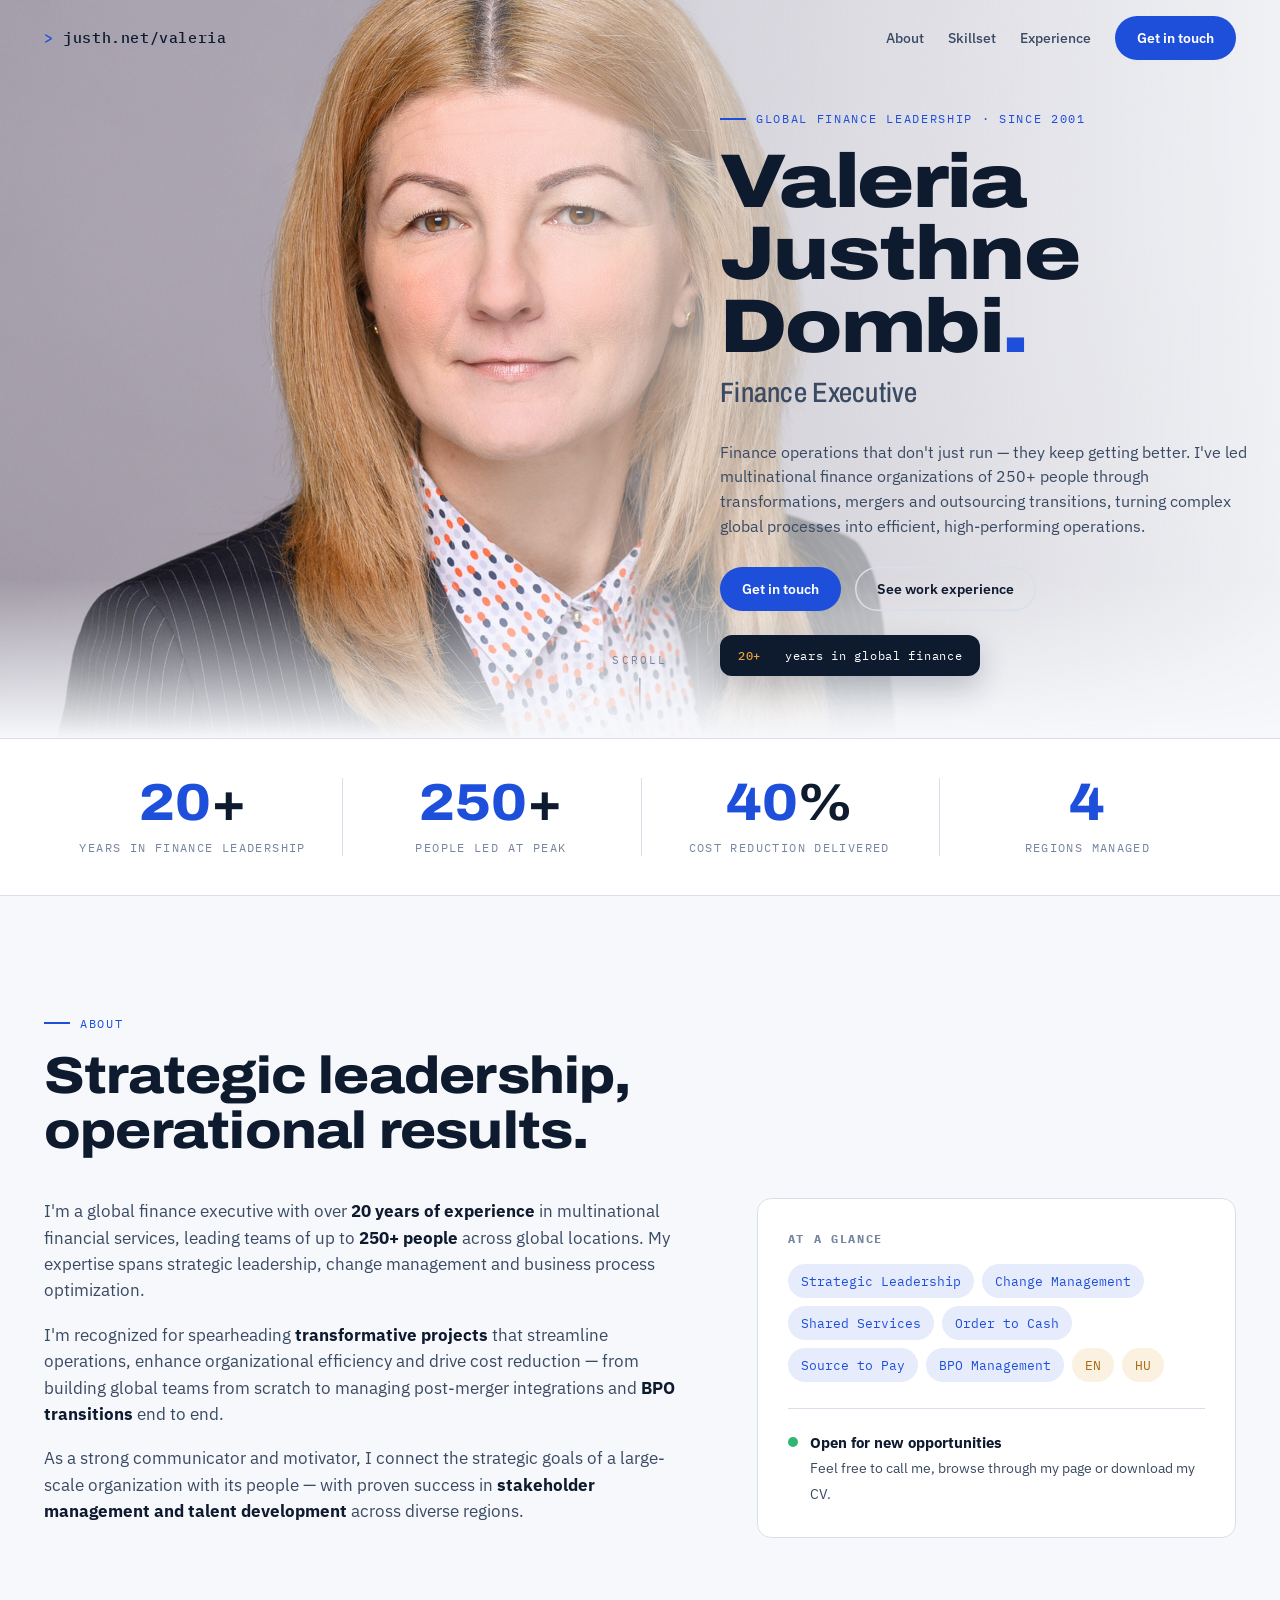
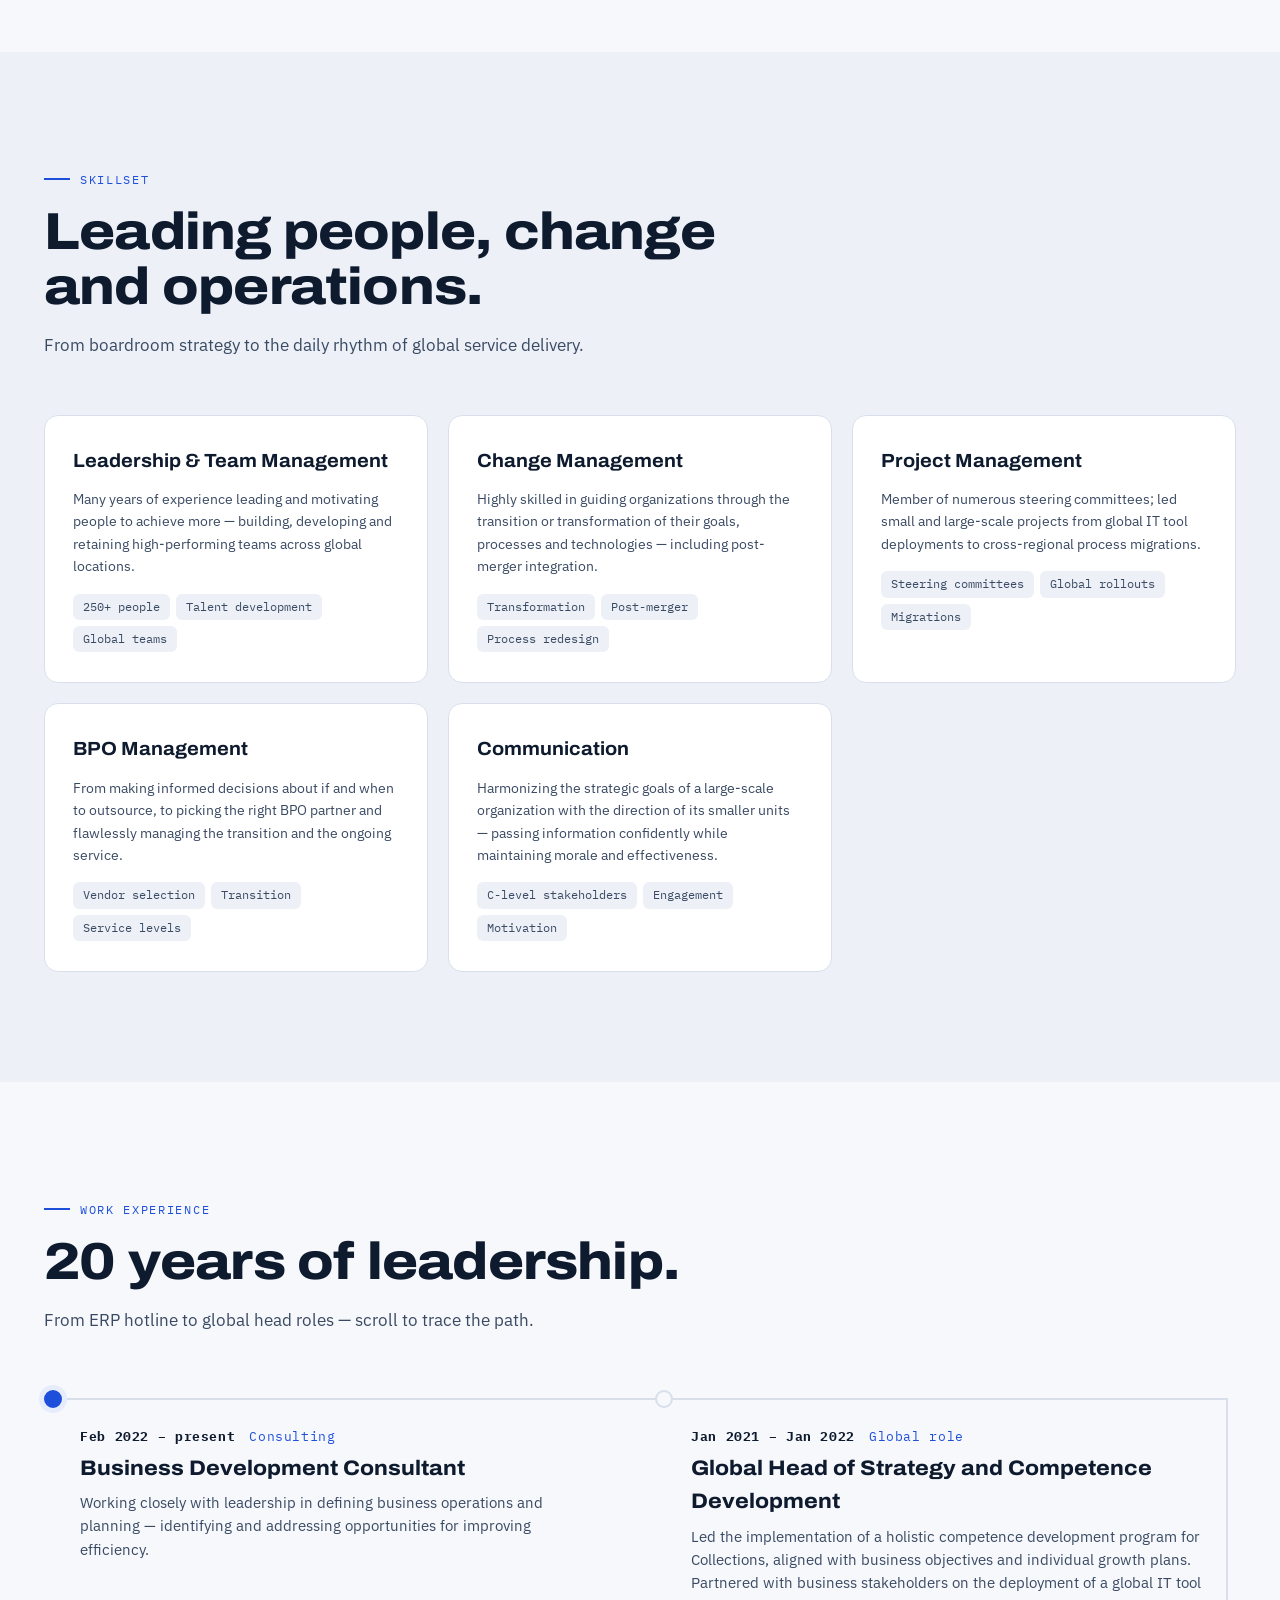
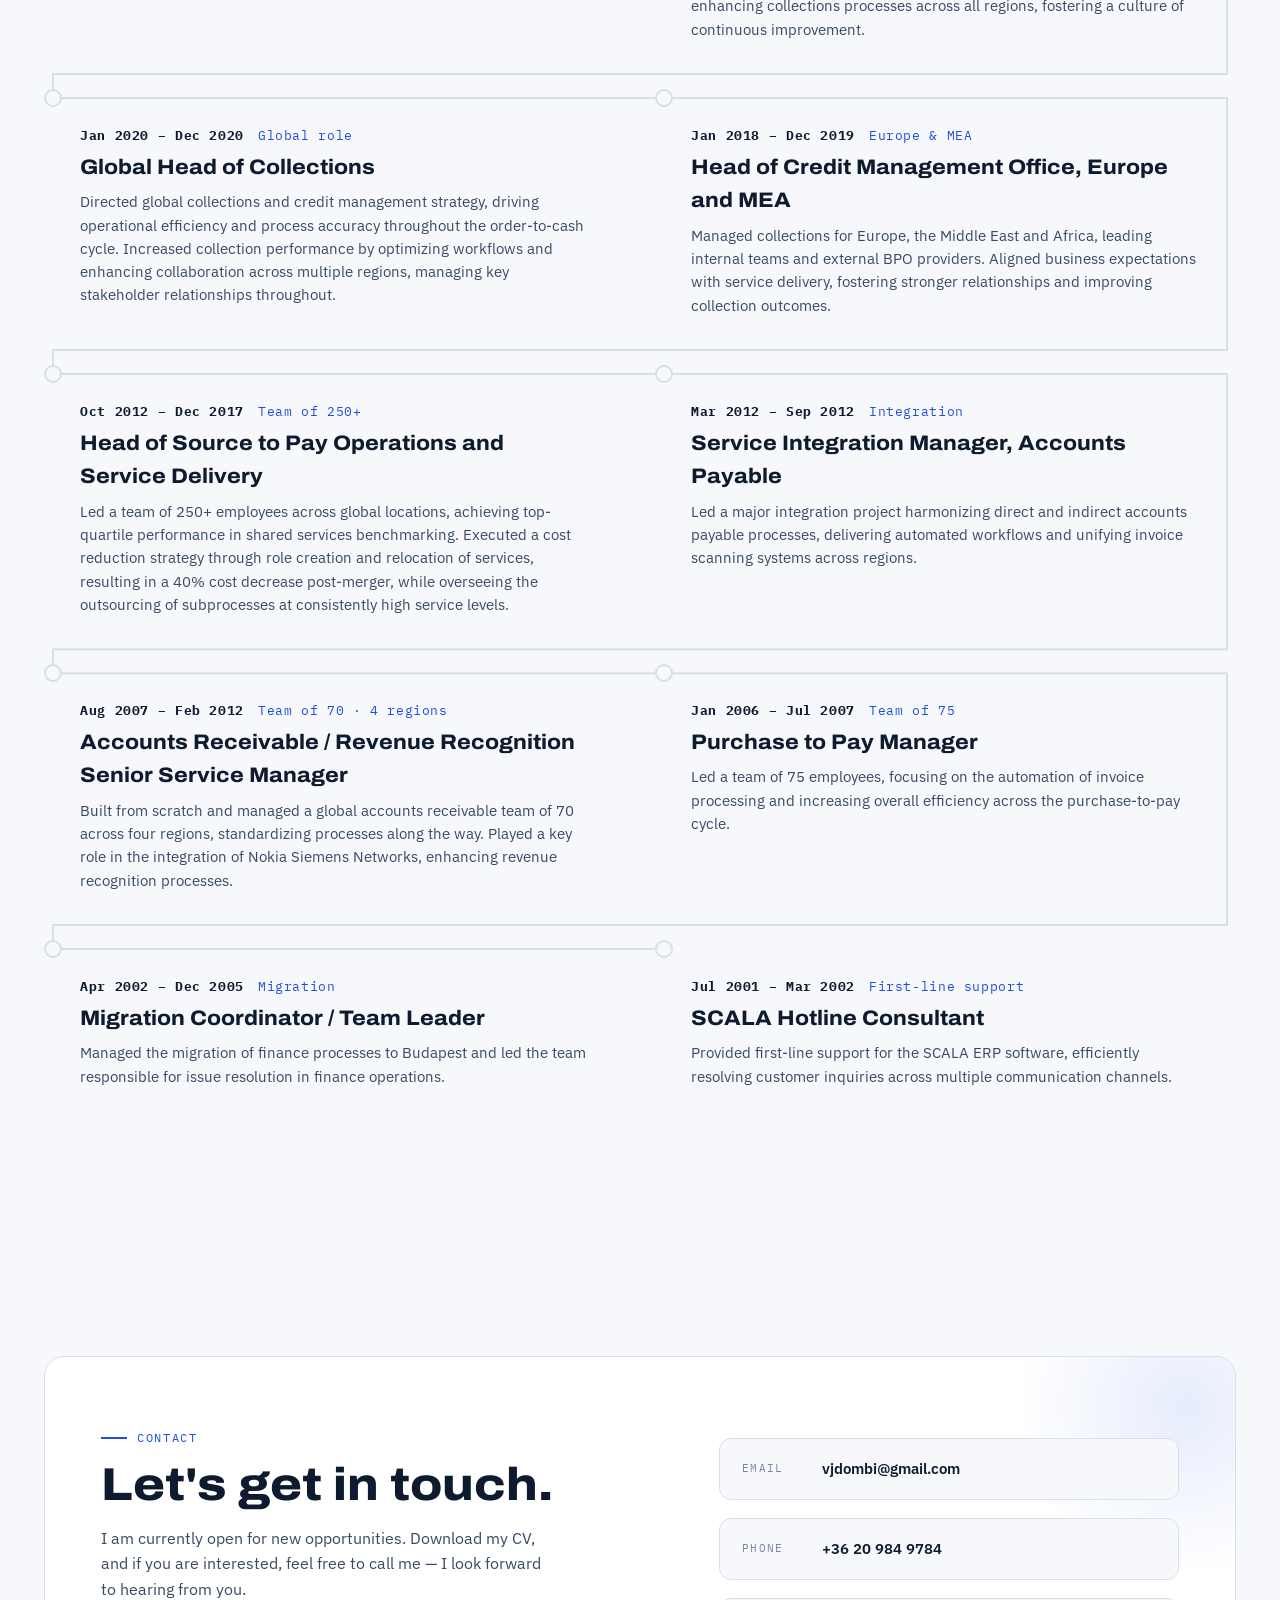
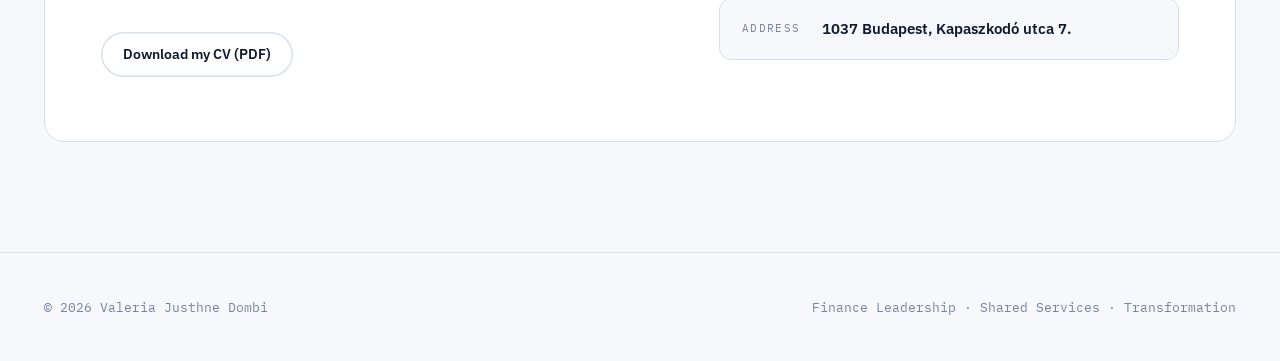
==== valeria/index.html @ 4427acdf "Add standalone page for Valeria at /valeria Content migrated from the old Wix page (profile, skillse" ====
<!DOCTYPE html>
<html lang="en">
<head>
<meta charset="UTF-8">
<meta name="viewport" content="width=device-width, initial-scale=1">
<title>Valeria Justhne Dombi — Finance Executive</title>
<meta name="description" content="Valeria Justhne Dombi — Global finance executive. 20+ years leading multinational finance operations, shared services and business transformation.">
<link rel="preconnect" href="https://fonts.googleapis.com">
<link rel="preconnect" href="https://fonts.gstatic.com" crossorigin>
<link href="https://fonts.googleapis.com/css2?family=Archivo:wdth,wght@62..125,400..900&family=IBM+Plex+Sans:wght@400;500;600&family=IBM+Plex+Mono:wght@400;500&display=swap" rel="stylesheet">
<link rel="stylesheet" href="../assets/style.css">
<style>
  /* page-specific: 4 stats instead of 5, portrait focal point */
  .stats .wrap{grid-template-columns:repeat(4,1fr)}
  @media(max-width:1000px){.stats .wrap{grid-template-columns:repeat(2,1fr)}
    .stat:nth-child(3)::before{display:none}}
  .hero-bg{object-position:67% 40%}
  @media(max-width:900px){.hero-bg{object-position:67% 30%}}
</style>
</head>
<body>

<nav id="nav">
  <div class="wrap">
    <a class="logo" href="#top"><b>&gt;</b> justh.net/valeria</a>
    <div class="nav-links">
      <a href="#about">About</a>
      <a href="#skills">Skillset</a>
      <a href="#experience">Experience</a>
      <a class="btn" href="mailto:vjdombi@gmail.com">Get in touch</a>
    </div>
  </div>
</nav>

<header class="hero" id="top">
  <img class="hero-bg" src="valeria.jpg" alt="Valeria Justhne Dombi — Finance Executive">
  <div class="hero-overlay"></div>
  <div class="hero-fade"></div>
  <div class="wrap hero-inner">
    <div class="hero-text">
      <span class="eyebrow">Global Finance Leadership · since 2001</span>
      <h1>Valeria<br>Justhne Dombi<span class="accent">.</span></h1>
      <div class="hero-role">Finance Executive</div>
      <p class="hero-lede">
        Finance operations that don't just run — they keep getting better.
        I've led multinational finance organizations of 250+ people through
        transformations, mergers and outsourcing transitions, turning complex
        global processes into efficient, high-performing operations.
      </p>
      <div class="hero-ctas">
        <a class="btn" href="mailto:vjdombi@gmail.com">Get in touch</a>
        <a class="btn ghost" href="#experience">See work experience</a>
      </div>
      <div class="hero-badge"><b>20+</b>&nbsp;<span>years in global finance</span></div>
    </div>
  </div>
  <div class="scroll-hint">SCROLL</div>
</header>

<div class="stats">
  <div class="wrap">
    <div class="stat reveal"><div class="num"><em data-count="20">0</em>+</div><div class="lbl">Years in finance leadership</div></div>
    <div class="stat reveal d1"><div class="num"><em data-count="250">0</em>+</div><div class="lbl">People led at peak</div></div>
    <div class="stat reveal d2"><div class="num"><em data-count="40">0</em>%</div><div class="lbl">Cost reduction delivered</div></div>
    <div class="stat reveal d3"><div class="num"><em data-count="4">0</em></div><div class="lbl">Regions managed</div></div>
  </div>
</div>

<section id="about">
  <div class="wrap">
    <div class="sec-head" style="margin-bottom:40px">
      <span class="eyebrow">About</span>
      <h2>Strategic leadership, operational results.</h2>
    </div>
    <div class="about-grid">
    <div class="about-text">
      <p class="reveal">
        I'm a global finance executive with over <strong>20 years of experience</strong> in
        multinational financial services, leading teams of up to <strong>250+ people</strong>
        across global locations. My expertise spans strategic leadership, change management
        and business process optimization.
      </p>
      <p class="reveal d1">
        I'm recognized for spearheading <strong>transformative projects</strong> that streamline
        operations, enhance organizational efficiency and drive cost reduction — from
        building global teams from scratch to managing post-merger integrations and
        <strong>BPO transitions</strong> end to end.
      </p>
      <p class="reveal d2">
        As a strong communicator and motivator, I connect the strategic goals of a
        large-scale organization with its people — with proven success in
        <strong>stakeholder management and talent development</strong> across diverse regions.
      </p>
    </div>
    <aside class="about-card reveal d1">
      <h3>At a glance</h3>
      <div class="chips">
        <span class="chip">Strategic Leadership</span><span class="chip">Change Management</span>
        <span class="chip">Shared Services</span><span class="chip">Order to Cash</span>
        <span class="chip">Source to Pay</span><span class="chip">BPO Management</span>
        <span class="chip warm">EN</span><span class="chip warm">HU</span>
      </div>
      <div class="avail">
        <div class="pulse"></div>
        <div>
          <b>Open for new opportunities</b>
          <span>Feel free to call me, browse through my page or download my CV.</span>
        </div>
      </div>
    </aside>
    </div>
  </div>
</section>

<section id="skills">
  <div class="wrap">
    <div class="sec-head">
      <span class="eyebrow">Skillset</span>
      <h2>Leading people, change and operations.</h2>
      <p>From boardroom strategy to the daily rhythm of global service delivery.</p>
    </div>
    <div class="skill-grid">
      <a class="skill reveal">
        <h3>Leadership &amp; Team Management</h3>
        <p>Many years of experience leading and motivating people to achieve more — building, developing and retaining high-performing teams across global locations.</p>
        <div class="tags"><span>250+ people</span><span>Talent development</span><span>Global teams</span></div>
      </a>
      <a class="skill reveal d1">
        <h3>Change Management</h3>
        <p>Highly skilled in guiding organizations through the transition or transformation of their goals, processes and technologies — including post-merger integration.</p>
        <div class="tags"><span>Transformation</span><span>Post-merger</span><span>Process redesign</span></div>
      </a>
      <a class="skill reveal d2">
        <h3>Project Management</h3>
        <p>Member of numerous steering committees; led small and large-scale projects from global IT tool deployments to cross-regional process migrations.</p>
        <div class="tags"><span>Steering committees</span><span>Global rollouts</span><span>Migrations</span></div>
      </a>
      <a class="skill reveal">
        <h3>BPO Management</h3>
        <p>From making informed decisions about if and when to outsource, to picking the right BPO partner and flawlessly managing the transition and the ongoing service.</p>
        <div class="tags"><span>Vendor selection</span><span>Transition</span><span>Service levels</span></div>
      </a>
      <a class="skill reveal d1">
        <h3>Communication</h3>
        <p>Harmonizing the strategic goals of a large-scale organization with the direction of its smaller units — passing information confidently while maintaining morale and effectiveness.</p>
        <div class="tags"><span>C-level stakeholders</span><span>Engagement</span><span>Motivation</span></div>
      </a>
    </div>
  </div>
</section>

<section id="experience">
  <div class="wrap">
    <div class="sec-head">
      <span class="eyebrow">Work experience</span>
      <h2>20 years of leadership.</h2>
      <p>From ERP hotline to global head roles — scroll to trace the path.</p>
    </div>
    <div class="timeline" id="timeline">
      <div class="tl-rail"></div>
      <div class="tl-rail-fill" id="railFill"></div>
      <div class="tl-item"><div class="tl-node"></div>
        <div class="tl-meta"><span>Feb 2022 – present</span><span class="role">Consulting</span></div>
        <h3>Business Development Consultant</h3><p>Working closely with leadership in defining business operations and planning — identifying and addressing opportunities for improving efficiency.</p>
      </div>
      <div class="tl-item"><div class="tl-node"></div>
        <div class="tl-meta"><span>Jan 2021 – Jan 2022</span><span class="role">Global role</span></div>
        <h3>Global Head of Strategy and Competence Development</h3><p>Led the implementation of a holistic competence development program for Collections, aligned with business objectives and individual growth plans. Partnered with business stakeholders on the deployment of a global IT tool enhancing collections processes across all regions, fostering a culture of continuous improvement.</p>
      </div>
      <div class="tl-item"><div class="tl-node"></div>
        <div class="tl-meta"><span>Jan 2020 – Dec 2020</span><span class="role">Global role</span></div>
        <h3>Global Head of Collections</h3><p>Directed global collections and credit management strategy, driving operational efficiency and process accuracy throughout the order-to-cash cycle. Increased collection performance by optimizing workflows and enhancing collaboration across multiple regions, managing key stakeholder relationships throughout.</p>
      </div>
      <div class="tl-item"><div class="tl-node"></div>
        <div class="tl-meta"><span>Jan 2018 – Dec 2019</span><span class="role">Europe &amp; MEA</span></div>
        <h3>Head of Credit Management Office, Europe and MEA</h3><p>Managed collections for Europe, the Middle East and Africa, leading internal teams and external BPO providers. Aligned business expectations with service delivery, fostering stronger relationships and improving collection outcomes.</p>
      </div>
      <div class="tl-item"><div class="tl-node"></div>
        <div class="tl-meta"><span>Oct 2012 – Dec 2017</span><span class="role">Team of 250+</span></div>
        <h3>Head of Source to Pay Operations and Service Delivery</h3><p>Led a team of 250+ employees across global locations, achieving top-quartile performance in shared services benchmarking. Executed a cost reduction strategy through role creation and relocation of services, resulting in a 40% cost decrease post-merger, while overseeing the outsourcing of subprocesses at consistently high service levels.</p>
      </div>
      <div class="tl-item"><div class="tl-node"></div>
        <div class="tl-meta"><span>Mar 2012 – Sep 2012</span><span class="role">Integration</span></div>
        <h3>Service Integration Manager, Accounts Payable</h3><p>Led a major integration project harmonizing direct and indirect accounts payable processes, delivering automated workflows and unifying invoice scanning systems across regions.</p>
      </div>
      <div class="tl-item"><div class="tl-node"></div>
        <div class="tl-meta"><span>Aug 2007 – Feb 2012</span><span class="role">Team of 70 · 4 regions</span></div>
        <h3>Accounts Receivable / Revenue Recognition Senior Service Manager</h3><p>Built from scratch and managed a global accounts receivable team of 70 across four regions, standardizing processes along the way. Played a key role in the integration of Nokia Siemens Networks, enhancing revenue recognition processes.</p>
      </div>
      <div class="tl-item"><div class="tl-node"></div>
        <div class="tl-meta"><span>Jan 2006 – Jul 2007</span><span class="role">Team of 75</span></div>
        <h3>Purchase to Pay Manager</h3><p>Led a team of 75 employees, focusing on the automation of invoice processing and increasing overall efficiency across the purchase-to-pay cycle.</p>
      </div>
      <div class="tl-item"><div class="tl-node"></div>
        <div class="tl-meta"><span>Apr 2002 – Dec 2005</span><span class="role">Migration</span></div>
        <h3>Migration Coordinator / Team Leader</h3><p>Managed the migration of finance processes to Budapest and led the team responsible for issue resolution in finance operations.</p>
      </div>
      <div class="tl-item"><div class="tl-node"></div>
        <div class="tl-meta"><span>Jul 2001 – Mar 2002</span><span class="role">First-line support</span></div>
        <h3>SCALA Hotline Consultant</h3><p>Provided first-line support for the SCALA ERP software, efficiently resolving customer inquiries across multiple communication channels.</p>
      </div>

    </div>
  </div>
</section>

<section id="contact">
  <div class="wrap">
    <div class="contact-card reveal">
      <div>
        <span class="eyebrow">Contact</span>
        <h2>Let's get in touch.</h2>
        <p>I am currently open for new opportunities. Download my CV, and if you are interested, feel free to call me — I look forward to hearing from you.</p>
        <div class="cv-row">
          <a class="btn ghost" href="Valeria_Justhne_Dombi_CV.pdf" download>Download my CV (PDF)</a>
        </div>
      </div>
      <div class="contact-list">
        <a class="contact-line" href="mailto:vjdombi@gmail.com">
          <span class="k">Email</span><span class="v">vjdombi@gmail.com</span>
        </a>
        <a class="contact-line" href="tel:+36209849784">
          <span class="k">Phone</span><span class="v">+36 20 984 9784</span>
        </a>
        <a class="contact-line" href="https://maps.apple.com/?q=Kapaszkod%C3%B3%20utca%207,%201037%20Budapest" target="_blank" rel="noopener">
          <span class="k">Address</span><span class="v">1037 Budapest, Kapaszkodó utca 7.</span>
        </a>
      </div>
    </div>
  </div>
</section>

<footer>
  <div class="wrap">
    <span>© <span id="year"></span> Valeria Justhne Dombi</span>
    <span>Finance Leadership · Shared Services · Transformation</span>
  </div>
</footer>

<script src="../assets/app.js"></script>
</body>
</html>
---- assets/style.css ----
:root{
  --paper:#F6F8FB;
  --paper-2:#EDF1F7;
  --ink:#0E1A2E;
  --ink-soft:#3A4A63;
  --steel:#7686A0;
  --line:#D8DFEA;
  --cobalt:#1E4FDB;
  --cobalt-soft:#E6ECFC;
  --amber:#E8A33D;
  --radius:14px;
  --font-display:"Archivo",sans-serif;
  --font-body:"IBM Plex Sans",sans-serif;
  --font-mono:"IBM Plex Mono",monospace;
}
*{margin:0;padding:0;box-sizing:border-box}
html{scroll-behavior:smooth}
body{
  font-family:var(--font-body);
  background:var(--paper);
  color:var(--ink);
  line-height:1.6;
  -webkit-font-smoothing:antialiased;
  overflow-x:hidden;
}
::selection{background:var(--cobalt);color:#fff}
a{color:inherit;text-decoration:none}
.wrap{max-width:1240px;margin:0 auto;padding:0 24px}

/* ---------- eyebrow ---------- */
.eyebrow{
  font-family:var(--font-mono);
  font-size:12px;letter-spacing:.14em;text-transform:uppercase;
  color:var(--cobalt);display:inline-flex;align-items:center;gap:10px;
}
.eyebrow::before{content:"";width:26px;height:2px;background:var(--cobalt);display:inline-block}

/* ---------- nav ---------- */
nav{
  position:fixed;inset:0 0 auto 0;z-index:100;
  padding:16px 0;transition:background .35s,box-shadow .35s,padding .35s;
}
nav.scrolled{background:rgba(246,248,251,.9);backdrop-filter:blur(12px);box-shadow:0 1px 0 var(--line);padding:11px 0}
nav .wrap{display:flex;align-items:center;justify-content:space-between;gap:16px}
.logo{font-family:var(--font-mono);font-weight:500;font-size:15px;letter-spacing:.04em;flex:none}
.logo b{color:var(--cobalt);font-weight:500}
.nav-links{display:flex;gap:24px;align-items:center;font-size:14px;font-weight:500}
.nav-links > a:not(.btn){color:var(--ink-soft);transition:color .2s}
.nav-links > a:not(.btn):hover{color:var(--cobalt)}
.btn{
  display:inline-flex;align-items:center;gap:8px;
  background:var(--cobalt);color:#fff;font-weight:600;font-size:14px;
  padding:11px 22px;border-radius:999px;transition:transform .2s,box-shadow .2s;
  cursor:pointer;border:none;font-family:var(--font-body);
}
.btn:hover{transform:translateY(-2px);box-shadow:0 8px 24px rgba(30,79,219,.32)}
.btn.ghost{background:transparent;color:var(--ink);box-shadow:inset 0 0 0 1.5px var(--line)}
.btn.ghost:hover{box-shadow:inset 0 0 0 1.5px var(--cobalt);color:var(--cobalt)}

/* ---------- language switch ---------- */
.lang-switch{
  display:flex;gap:2px;background:var(--paper-2);border:1px solid var(--line);
  border-radius:999px;padding:3px;flex:none;
}
.lang-btn{
  font-family:var(--font-mono);font-size:12px;font-weight:500;letter-spacing:.06em;
  padding:6px 12px;border-radius:999px;border:none;background:transparent;
  color:var(--steel);cursor:pointer;transition:background .2s,color .2s;
}
.lang-btn:hover{color:var(--ink)}
.lang-btn.active{background:var(--ink);color:#fff}
@media(max-width:860px){.nav-links a:not(.btn){display:none}}
@media(max-width:560px){.nav-links .btn{display:none}}

/* ---------- hero (index) — full-bleed portrait, text on the right ---------- */
header.hero{
  position:relative;display:flex;align-items:center;overflow:hidden;background:#A3A1AC;
  height:82vh;height:clamp(540px,82svh,780px);
}
.hero-bg{
  position:absolute;top:0;bottom:0;left:0;width:100%;height:100%;
  object-fit:cover;object-position:100% 30%;z-index:0;
}
.hero-overlay{
  position:absolute;inset:0;z-index:1;
  background:linear-gradient(90deg,rgba(246,248,251,0) 30%,rgba(246,248,251,.55) 55%,rgba(246,248,251,.92) 100%);
}
.hero-fade{position:absolute;inset:auto 0 0 0;height:160px;background:linear-gradient(transparent,var(--paper));z-index:2}
.hero-inner{
  position:relative;z-index:3;width:100%;
  display:flex;justify-content:flex-end;
  padding:110px 0 70px;
}
.hero-text{max-width:540px;text-align:left}
.hero-inner h1{
  font-family:var(--font-display);
  font-variation-settings:"wdth" 118;
  font-weight:850;
  font-size:clamp(44px,6vw,76px);
  line-height:.95;letter-spacing:-.02em;
  margin:18px 0 8px;
}
.hero-inner h1 .accent{color:var(--cobalt)}
.hero-role{
  font-family:var(--font-display);
  font-variation-settings:"wdth" 80;
  font-weight:500;font-size:clamp(19px,2.6vw,28px);
  color:var(--ink-soft);letter-spacing:.01em;margin-bottom:24px;
}
.hero-lede{max-width:540px;font-size:15.5px;color:var(--ink-soft);margin-bottom:28px}
.hero-ctas{display:flex;gap:14px;flex-wrap:wrap}
.hero-badge{
  display:inline-flex;align-items:center;gap:8px;margin-top:24px;
  background:var(--ink);color:#fff;border-radius:12px;padding:11px 18px;
  font-family:var(--font-mono);font-size:12px;letter-spacing:.06em;
  box-shadow:0 12px 30px rgba(14,26,46,.22);
}
.hero-badge b{color:var(--amber);font-weight:500}
@media(max-width:900px){
  header.hero{display:block;height:auto;min-height:0;background:var(--paper)}
  .hero-bg{position:static;left:0;width:100%;display:block;height:56vh;object-fit:cover;object-position:22% 22%}
  .hero-overlay,.hero-fade{display:none}
  .hero-inner{padding:36px 0 70px;justify-content:flex-start}
  .hero-text{max-width:100%}
}

.scroll-hint{
  position:absolute;bottom:26px;left:50%;transform:translateX(-50%);
  z-index:3;font-family:var(--font-mono);font-size:11px;letter-spacing:.2em;
  color:var(--steel);display:flex;flex-direction:column;align-items:center;gap:8px;
}
.scroll-hint::after{content:"";width:1.5px;height:34px;background:linear-gradient(var(--steel),transparent);animation:drip 2s infinite}
@keyframes drip{0%{transform:scaleY(0);transform-origin:top}50%{transform:scaleY(1);transform-origin:top}51%{transform-origin:bottom}100%{transform:scaleY(0);transform-origin:bottom}}

/* ---------- stats ---------- */
.stats{border-top:1px solid var(--line);border-bottom:1px solid var(--line);background:#fff}
.stats .wrap{display:grid;grid-template-columns:repeat(5,1fr);gap:1px}
.stat{padding:38px 20px;text-align:center;position:relative}
.stat+.stat::before{content:"";position:absolute;left:0;top:25%;height:50%;width:1px;background:var(--line)}
.stat .num{font-family:var(--font-display);font-variation-settings:"wdth" 110;font-weight:800;font-size:clamp(34px,4.5vw,52px);line-height:1;color:var(--ink)}
.stat .num em{font-style:normal;color:var(--cobalt)}
.stat .lbl{font-family:var(--font-mono);font-size:11.5px;letter-spacing:.12em;text-transform:uppercase;color:var(--steel);margin-top:10px}
@media(max-width:1000px){.stats .wrap{grid-template-columns:repeat(3,1fr)}.stat:nth-child(4)::before{display:none}}
@media(max-width:680px){.stats .wrap{grid-template-columns:1fr 1fr}.stat:nth-child(3)::before,.stat:nth-child(5)::before{display:none}}

/* ---------- sections ---------- */
section{padding:110px 0}
.sec-head{max-width:680px;margin-bottom:56px}
.sec-head h2{
  font-family:var(--font-display);font-variation-settings:"wdth" 112;
  font-weight:800;font-size:clamp(34px,5vw,52px);line-height:1.05;letter-spacing:-.015em;
  margin:16px 0 18px;
}
.sec-head p{color:var(--ink-soft);font-size:16.5px}

/* ---------- about ---------- */
.about-grid{display:grid;grid-template-columns:1.15fr .85fr;gap:64px;align-items:start}
.about-text p{color:var(--ink-soft);font-size:16.5px;margin-bottom:18px}
.about-text p strong{color:var(--ink)}
.about-card{
  background:#fff;border:1px solid var(--line);border-radius:var(--radius);
  padding:30px;position:sticky;top:100px;
}
.about-card h3{font-family:var(--font-mono);font-size:12px;letter-spacing:.14em;text-transform:uppercase;color:var(--steel);margin-bottom:16px}
.chips{display:flex;flex-wrap:wrap;gap:8px;margin-bottom:26px}
.chip{
  font-family:var(--font-mono);font-size:12.5px;padding:7px 13px;border-radius:999px;
  background:var(--cobalt-soft);color:var(--cobalt);
}
.chip.warm{background:#FBF1E0;color:#A66B14}
.avail{border-top:1px solid var(--line);padding-top:22px;display:flex;gap:12px;align-items:flex-start}
.pulse{width:10px;height:10px;border-radius:50%;background:#2FB671;margin-top:6px;flex:none;box-shadow:0 0 0 0 rgba(47,182,113,.5);animation:pulse 2.2s infinite}
@keyframes pulse{70%{box-shadow:0 0 0 12px rgba(47,182,113,0)}100%{box-shadow:0 0 0 0 rgba(47,182,113,0)}}
.avail b{display:block;font-size:15px}
.avail span{font-size:13.5px;color:var(--ink-soft)}
@media(max-width:860px){.about-grid{grid-template-columns:1fr}.about-card{position:static}}

/* ---------- skills grid ---------- */
#skills{background:var(--paper-2)}
.skill-grid{display:grid;grid-template-columns:repeat(3,1fr);gap:20px}
a.skill{
  background:#fff;border:1px solid var(--line);border-radius:var(--radius);
  padding:30px 28px;transition:transform .3s,box-shadow .3s,border-color .3s;
  position:relative;overflow:hidden;display:block;
}
a.skill::before{
  content:"";position:absolute;top:0;left:0;width:100%;height:3px;
  background:var(--cobalt);transform:scaleX(0);transform-origin:left;transition:transform .35s;
}
a.skill:hover{transform:translateY(-5px);box-shadow:0 16px 40px rgba(14,26,46,.09);border-color:transparent}
a.skill:hover::before{transform:scaleX(1)}
.skill h3{font-family:var(--font-display);font-variation-settings:"wdth" 105;font-weight:700;font-size:19px;margin-bottom:12px}
.skill p{font-size:14px;color:var(--ink-soft);margin-bottom:16px}
.skill .more{
  font-family:var(--font-mono);font-size:12.5px;color:var(--cobalt);
  display:inline-flex;align-items:center;gap:6px;margin-top:14px;
}
.skill .more::after{content:"→";transition:transform .25s}
a.skill:hover .more::after{transform:translateX(4px)}
.tags{display:flex;flex-wrap:wrap;gap:6px}
.tags span{font-family:var(--font-mono);font-size:11.5px;padding:4px 10px;border-radius:6px;background:var(--paper-2);color:var(--ink-soft)}
@media(max-width:960px){.skill-grid{grid-template-columns:1fr 1fr}}
@media(max-width:640px){.skill-grid{grid-template-columns:1fr}}

/* ---------- timeline ---------- */
.timeline{position:relative;margin-top:20px}
.tl-rail{position:absolute;left:19px;top:0;bottom:0;width:2px;background:var(--line)}
.tl-rail-fill{position:absolute;left:19px;top:0;width:2px;background:var(--cobalt);height:0}
.tl-item{position:relative;padding:0 0 44px 66px}
.tl-node{
  position:absolute;left:11px;top:6px;width:18px;height:18px;border-radius:50%;
  background:var(--paper);border:2px solid var(--line);transition:border-color .4s,background .4s,box-shadow .4s;
  z-index:2;
}
.tl-item.lit .tl-node{border-color:var(--cobalt);background:var(--cobalt);box-shadow:0 0 0 5px var(--cobalt-soft)}
.tl-meta{font-family:var(--font-mono);font-size:12.5px;color:var(--steel);letter-spacing:.05em;display:flex;gap:14px;flex-wrap:wrap;margin-bottom:6px}
.tl-meta > span:first-child{color:var(--ink);font-weight:700}
.tl-meta .role{color:var(--cobalt)}
.tl-item h3{font-family:var(--font-display);font-variation-settings:"wdth" 108;font-weight:750;font-size:21px;margin-bottom:6px}
.tl-item p{font-size:14.5px;color:var(--ink-soft);max-width:680px}

#snakeSvg{display:none;position:absolute;inset:0;pointer-events:none;overflow:visible;z-index:1}
#snakeSvg .snake-base{fill:none;stroke:var(--line);stroke-width:2;stroke-linejoin:round;stroke-linecap:round}
#snakeSvg .snake-fill{fill:none;stroke:var(--cobalt);stroke-width:2;stroke-linejoin:round;stroke-linecap:round}
@media(min-width:1100px){
  .timeline{display:grid;grid-template-columns:1fr 1fr;column-gap:64px;padding-right:34px}
  .tl-rail,.tl-rail-fill{display:none}
  #snakeSvg{display:block}
  .tl-item{padding:36px 0 48px 36px;text-align:left}
  .tl-node{left:0;top:0}
}

/* ---------- clients ---------- */
#clients{background:var(--ink);color:#EAF0F9}
#clients .eyebrow{color:var(--amber)}
#clients .eyebrow::before{background:var(--amber)}
#clients .sec-head p{color:#9FB0C9}
.client-grid{display:grid;grid-template-columns:repeat(4,1fr);gap:14px}
.client{
  border:1px solid rgba(255,255,255,.12);border-radius:12px;padding:22px 20px;
  transition:background .3s,transform .3s,border-color .3s;
}
.client:hover{background:rgba(255,255,255,.06);transform:translateY(-3px);border-color:rgba(255,255,255,.28)}
.client b{font-family:var(--font-display);font-variation-settings:"wdth" 106;font-weight:700;font-size:16.5px;display:block;margin-bottom:5px}
.client span{font-family:var(--font-mono);font-size:11.5px;color:#8DA0BE;letter-spacing:.06em;text-transform:uppercase}
@media(max-width:960px){.client-grid{grid-template-columns:repeat(3,1fr)}}
@media(max-width:640px){.client-grid{grid-template-columns:1fr 1fr}}

/* ---------- contact ---------- */
#contact .contact-card{
  background:#fff;border:1px solid var(--line);border-radius:20px;
  padding:64px 56px;display:grid;grid-template-columns:1.1fr .9fr;gap:56px;align-items:center;
  position:relative;overflow:hidden;
}
#contact .contact-card::after{
  content:"";position:absolute;right:-120px;top:-120px;width:340px;height:340px;border-radius:50%;
  background:radial-gradient(circle,var(--cobalt-soft),transparent 70%);
}
#contact h2{font-family:var(--font-display);font-variation-settings:"wdth" 112;font-weight:800;font-size:clamp(30px,4.5vw,46px);line-height:1.05;margin:14px 0 16px}
#contact .contact-card > div > p{color:var(--ink-soft);margin-bottom:30px;max-width:440px}
.contact-list{display:flex;flex-direction:column;gap:18px;position:relative;z-index:1}
.contact-line{display:flex;gap:16px;align-items:center;padding:18px 22px;border:1px solid var(--line);border-radius:12px;background:var(--paper);transition:border-color .25s,transform .25s}
.contact-line:hover{border-color:var(--cobalt);transform:translateX(4px)}
.contact-line .k{font-family:var(--font-mono);font-size:11px;letter-spacing:.12em;text-transform:uppercase;color:var(--steel);width:64px;flex:none}
.contact-line .v{font-weight:600;font-size:15px}
.cv-row{display:flex;gap:12px;flex-wrap:wrap}
@media(max-width:860px){#contact .contact-card{grid-template-columns:1fr;padding:44px 30px}}

footer{padding:44px 0;border-top:1px solid var(--line)}
footer .wrap{display:flex;justify-content:space-between;gap:20px;flex-wrap:wrap;font-family:var(--font-mono);font-size:12.5px;color:var(--steel)}

/* ---------- skill subpages ---------- */
.subhero{padding:170px 0 70px;border-bottom:1px solid var(--line);background:linear-gradient(180deg,var(--paper-2),var(--paper))}
.back-link{
  font-family:var(--font-mono);font-size:13px;color:var(--steel);
  display:inline-flex;align-items:center;gap:8px;margin-bottom:34px;transition:color .2s;
}
.back-link:hover{color:var(--cobalt)}
.back-link::before{content:"←";transition:transform .25s}
.back-link:hover::before{transform:translateX(-4px)}
.subhero h1{
  font-family:var(--font-display);font-variation-settings:"wdth" 114;
  font-weight:830;font-size:clamp(38px,6.5vw,72px);line-height:1;letter-spacing:-.02em;
  margin:16px 0 20px;
}
.subhero .lede{max-width:640px;font-size:17px;color:var(--ink-soft)}
.subhero .tags{margin-top:28px}

.diagram-card{
  background-color:#fff;
  background-image:radial-gradient(circle, #E6ECF6 1px, transparent 1px);
  background-size:26px 26px;background-position:center;
  border:1px solid var(--line);border-radius:20px;
  padding:44px;margin:64px 0;overflow-x:auto;
}
.diagram-card svg{width:100%;height:auto;display:block;min-width:640px}
.diagram-card figcaption{
  font-family:var(--font-mono);font-size:12.5px;color:var(--steel);
  margin-top:22px;text-align:center;letter-spacing:.04em;
}

.content-blocks{display:grid;grid-template-columns:1fr 1fr;gap:22px;margin:0 0 70px}
.content-block{
  background:#fff;border:1px solid var(--line);border-radius:var(--radius);padding:32px 30px;
}
.content-block .num{
  font-family:var(--font-mono);font-size:12px;color:var(--cobalt);letter-spacing:.12em;margin-bottom:12px;
}
.content-block h3{font-family:var(--font-display);font-variation-settings:"wdth" 106;font-weight:750;font-size:20px;margin-bottom:10px}
.content-block p{font-size:14.5px;color:var(--ink-soft)}
.content-block.full{grid-column:1/-1;background:var(--ink);color:#EAF0F9;border-color:var(--ink)}
.content-block.full h3{color:#fff}
.content-block.full p{color:#AEBDD6}
.content-block.full .num{color:var(--amber)}
@media(max-width:760px){.content-blocks{grid-template-columns:1fr}.diagram-card{padding:24px}}

.sub-cta{display:flex;gap:14px;flex-wrap:wrap;padding-bottom:100px}

/* SVG diagram shared classes */
.dg-box{fill:url(#gWhite);stroke:var(--line);stroke-width:1.5;filter:url(#soft)}
.dg-box-accent{fill:url(#gAccent);stroke:var(--cobalt);stroke-width:1.6;filter:url(#soft)}
.dg-box-dark{fill:url(#gDark);stroke:#0B1526;filter:url(#soft)}
.dg-label{font-family:var(--font-mono);font-size:12px;fill:var(--ink)}
.dg-label-soft{font-family:var(--font-mono);font-size:10.5px;fill:var(--steel)}
.dg-label-accent{font-family:var(--font-mono);font-size:12px;fill:var(--cobalt)}
.dg-label-light{font-family:var(--font-mono);font-size:12px;fill:#fff}
.dg-arrow{stroke:var(--steel);stroke-width:2;fill:none;marker-end:url(#arr)}
.dg-arrow-accent{stroke:var(--steel);stroke-width:2;fill:none;marker-end:url(#arrA)}
.dg-title{font-family:var(--font-display);font-weight:700;font-size:13px;fill:var(--ink)}

/* ---------- reveal ---------- */
.reveal{opacity:0;transform:translateY(28px);transition:opacity .7s cubic-bezier(.2,.65,.3,1),transform .7s cubic-bezier(.2,.65,.3,1)}
.reveal.in{opacity:1;transform:none}
.reveal.d1{transition-delay:.08s}.reveal.d2{transition-delay:.16s}.reveal.d3{transition-delay:.24s}

@media(prefers-reduced-motion:reduce){
  *,*::before,*::after{animation:none!important;transition:none!important}
  .reveal{opacity:1;transform:none}
  html{scroll-behavior:auto}
}
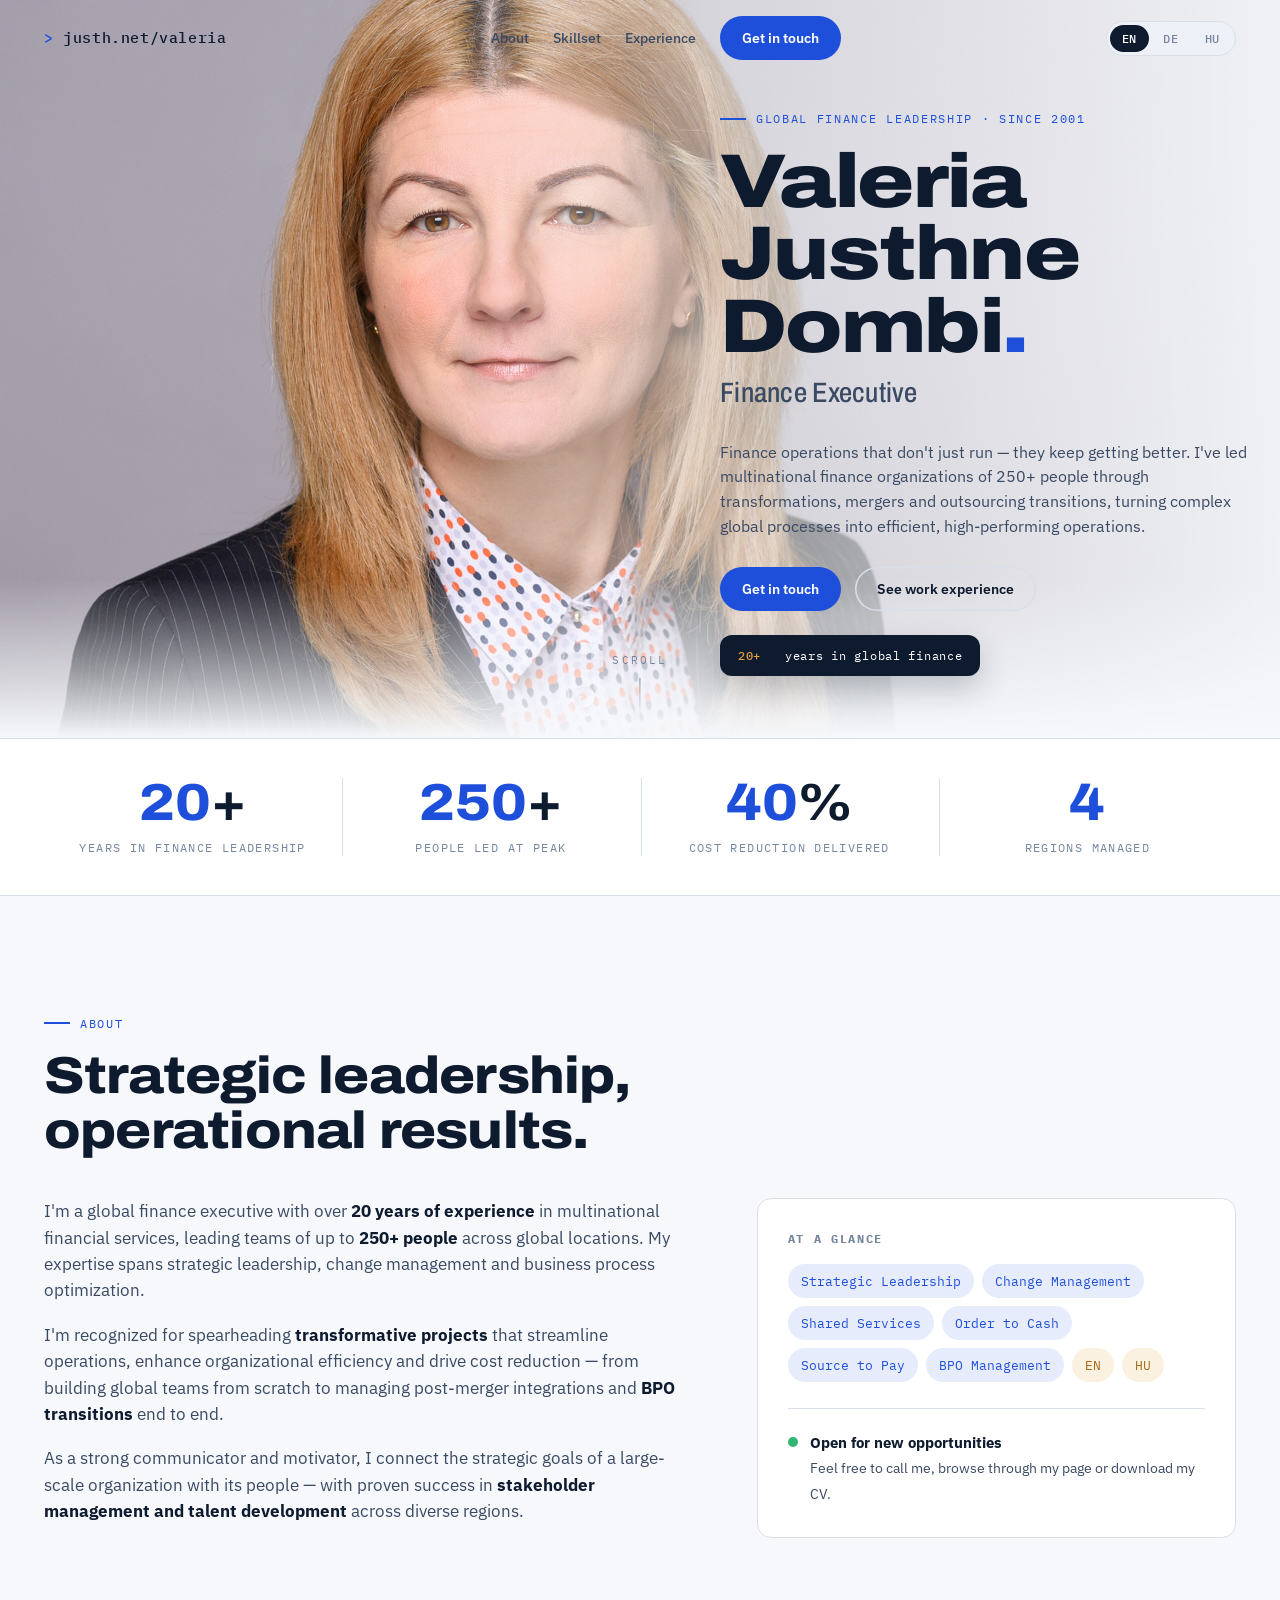
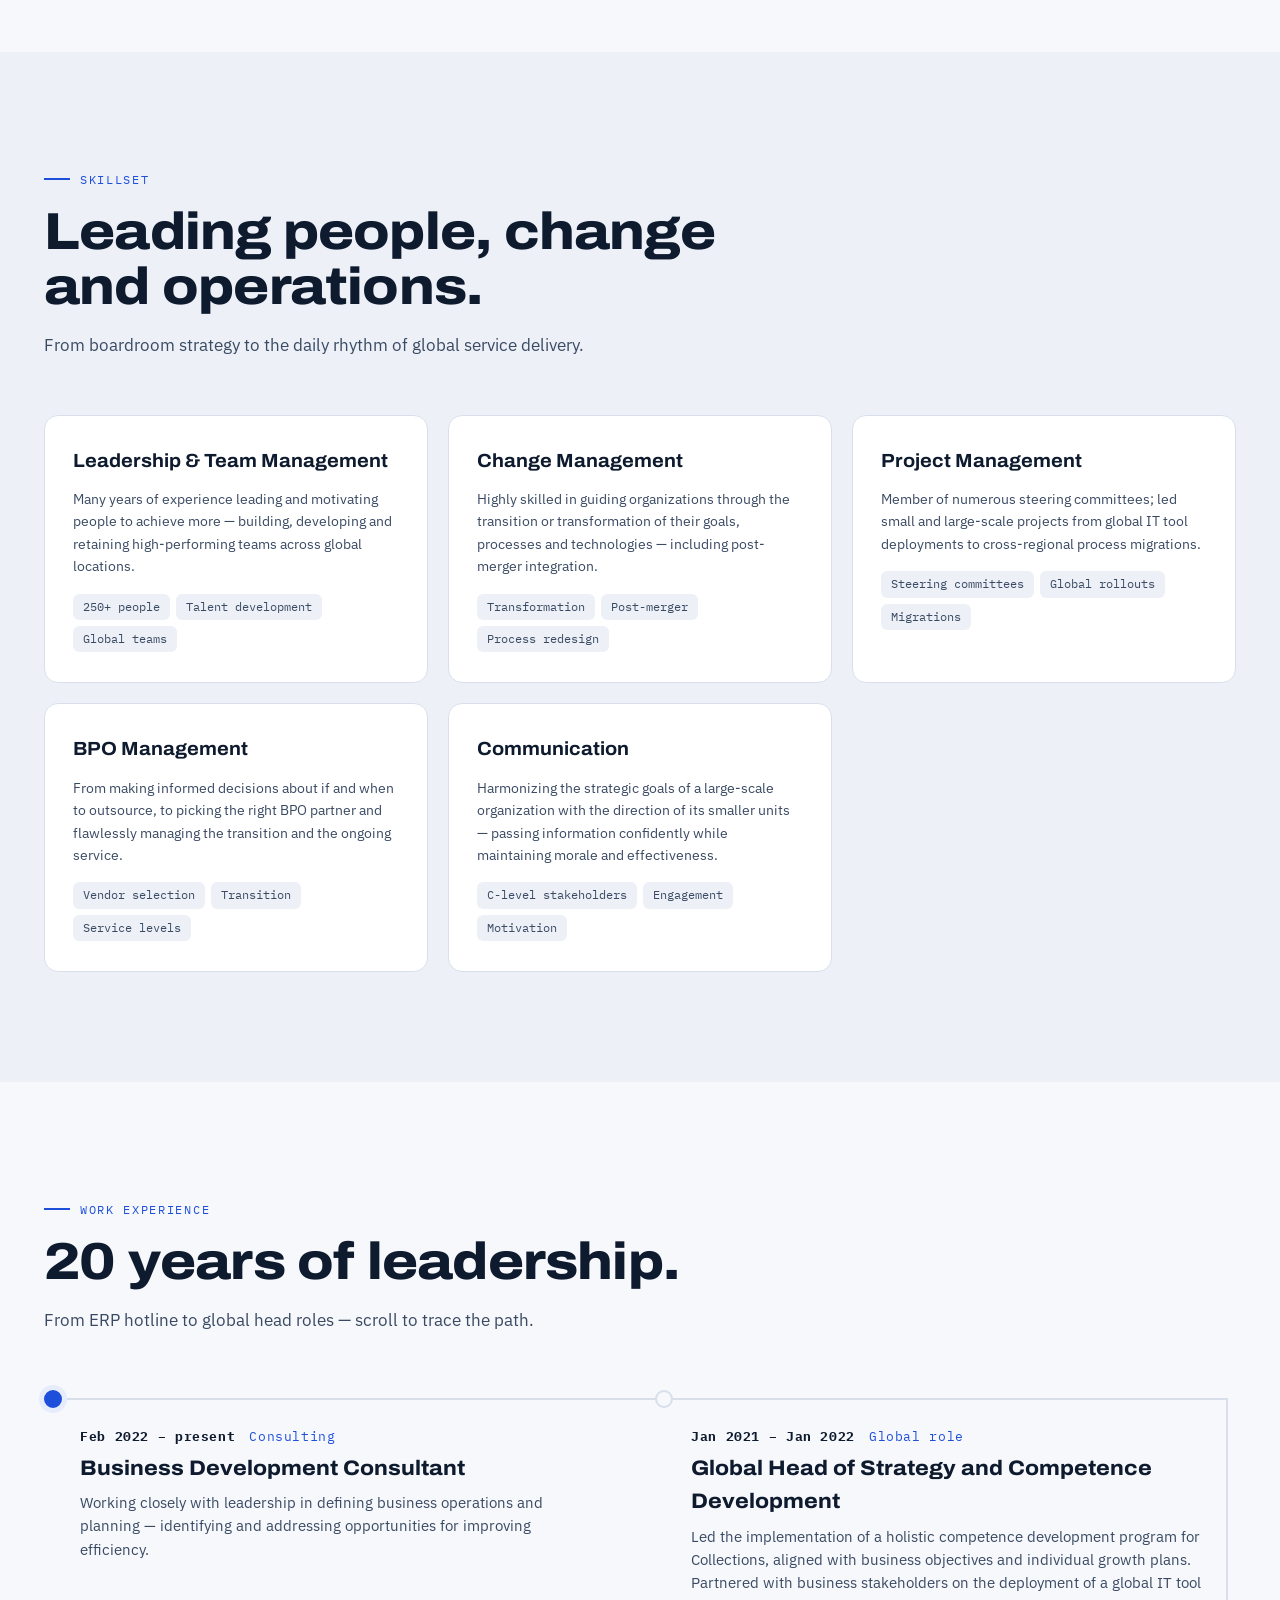
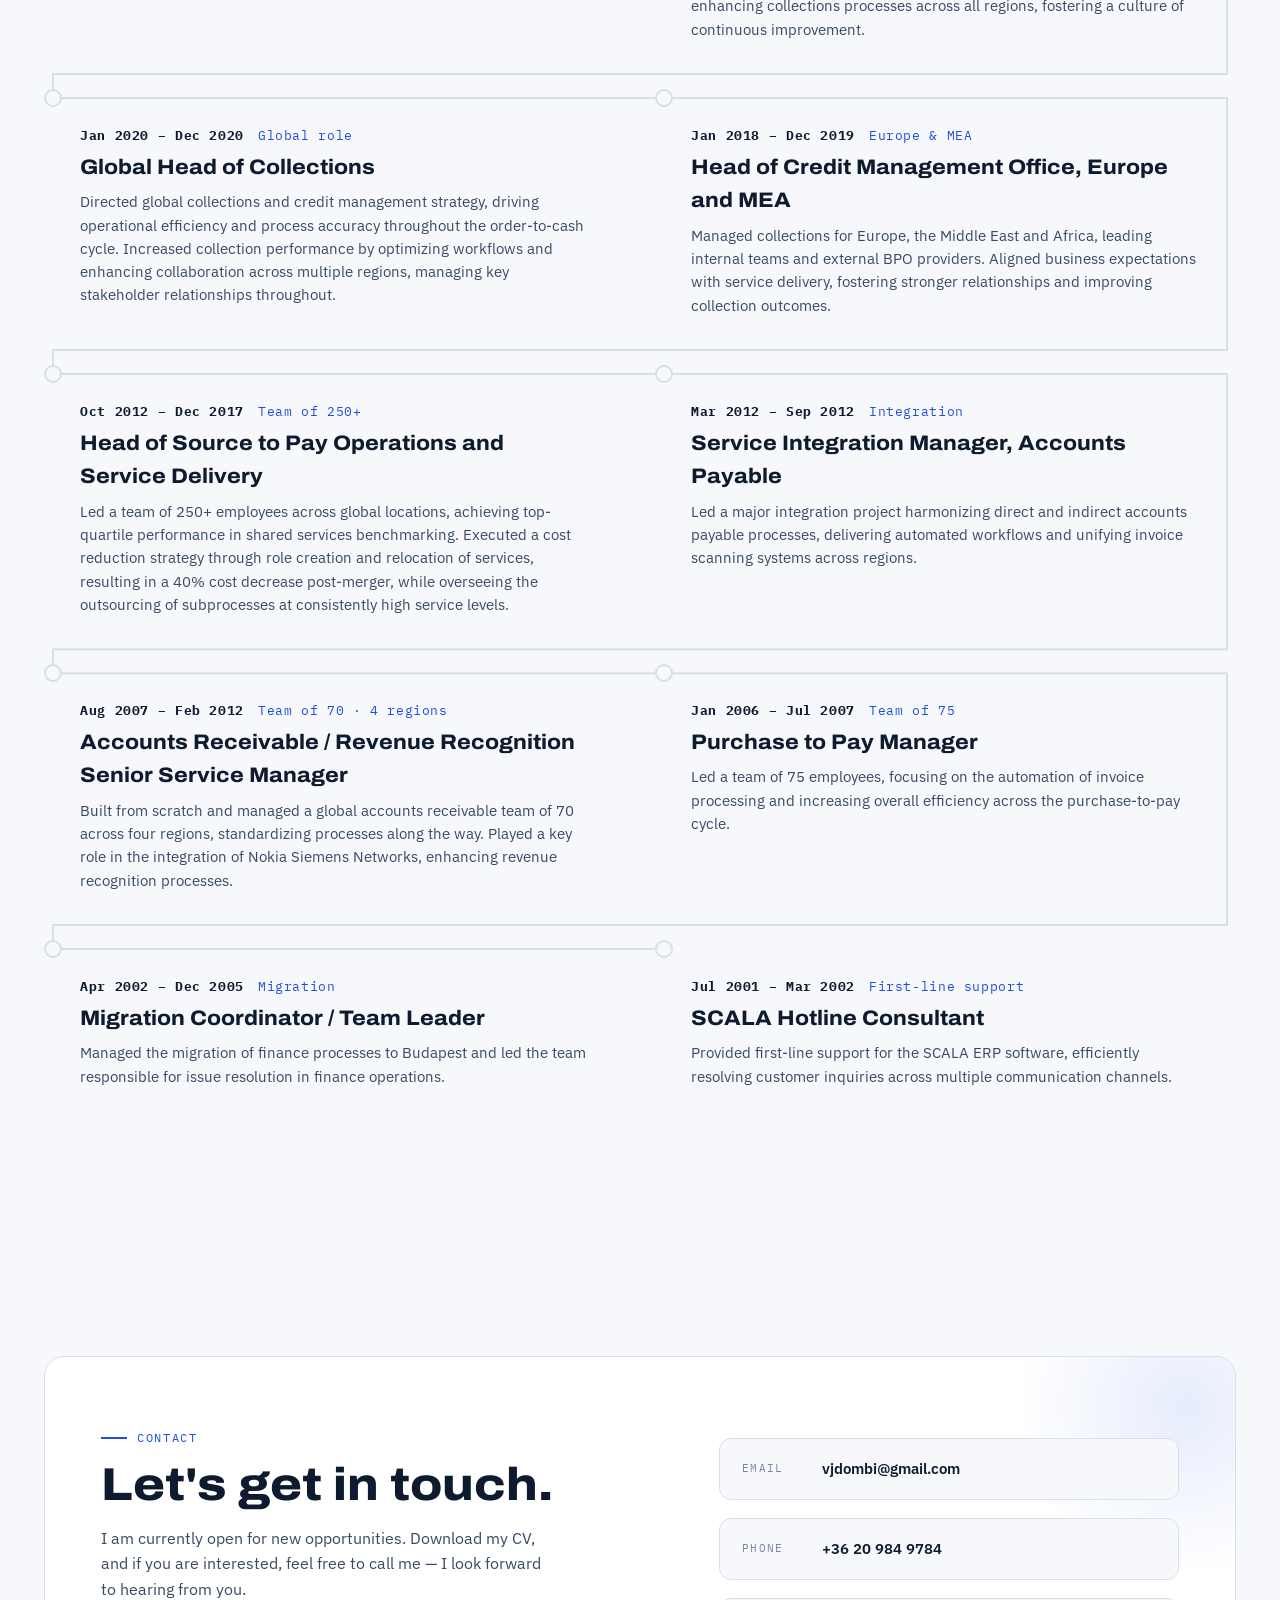
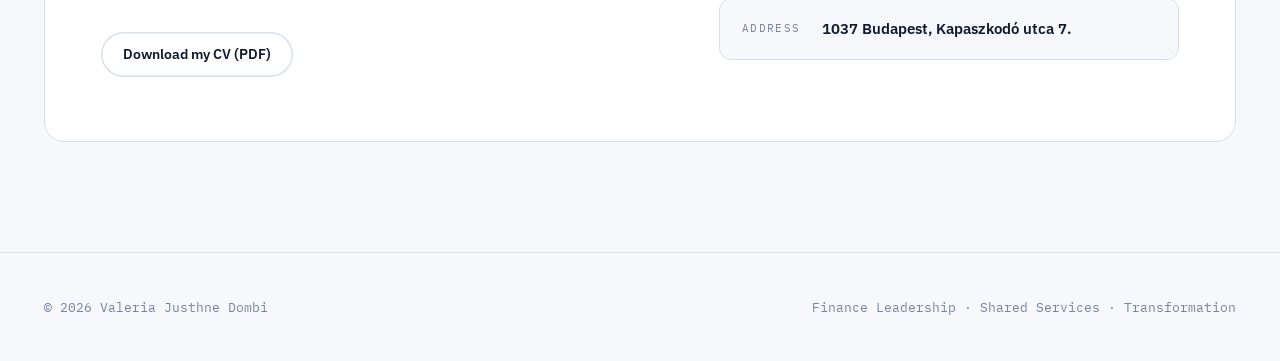
==== commit 5fb5b6ca: "Add German and Hungarian translations to the Valeria page Same i18n mechanism as the main page: Engl" ====
--- a/valeria/index.html
+++ b/valeria/index.html
@@ -24,10 +24,15 @@
   <div class="wrap">
     <a class="logo" href="#top"><b>&gt;</b> justh.net/valeria</a>
     <div class="nav-links">
-      <a href="#about">About</a>
-      <a href="#skills">Skillset</a>
-      <a href="#experience">Experience</a>
-      <a class="btn" href="mailto:vjdombi@gmail.com">Get in touch</a>
+      <a href="#about" data-i18n="nav.about">About</a>
+      <a href="#skills" data-i18n="nav.skills">Skillset</a>
+      <a href="#experience" data-i18n="nav.exp">Experience</a>
+      <a class="btn" href="mailto:vjdombi@gmail.com" data-i18n="nav.cta">Get in touch</a>
+    </div>
+    <div class="lang-switch" role="group" aria-label="Language">
+      <button class="lang-btn active" data-lang="en">EN</button>
+      <button class="lang-btn" data-lang="de">DE</button>
+      <button class="lang-btn" data-lang="hu">HU</button>
     </div>
   </div>
 </nav>
@@ -38,20 +43,20 @@
   <div class="hero-fade"></div>
   <div class="wrap hero-inner">
     <div class="hero-text">
-      <span class="eyebrow">Global Finance Leadership · since 2001</span>
+      <span class="eyebrow" data-i18n="hero.eyebrow">Global Finance Leadership · since 2001</span>
       <h1>Valeria<br>Justhne Dombi<span class="accent">.</span></h1>
-      <div class="hero-role">Finance Executive</div>
-      <p class="hero-lede">
+      <div class="hero-role" data-i18n="hero.role">Finance Executive</div>
+      <p class="hero-lede" data-i18n="hero.lede">
         Finance operations that don't just run — they keep getting better.
         I've led multinational finance organizations of 250+ people through
         transformations, mergers and outsourcing transitions, turning complex
         global processes into efficient, high-performing operations.
       </p>
       <div class="hero-ctas">
-        <a class="btn" href="mailto:vjdombi@gmail.com">Get in touch</a>
-        <a class="btn ghost" href="#experience">See work experience</a>
-      </div>
-      <div class="hero-badge"><b>20+</b>&nbsp;<span>years in global finance</span></div>
+        <a class="btn" href="mailto:vjdombi@gmail.com" data-i18n="hero.cta1">Get in touch</a>
+        <a class="btn ghost" href="#experience" data-i18n="hero.cta2">See work experience</a>
+      </div>
+      <div class="hero-badge"><b>20+</b>&nbsp;<span data-i18n="hero.badge">years in global finance</span></div>
     </div>
   </div>
   <div class="scroll-hint">SCROLL</div>
@@ -59,52 +64,52 @@
 
 <div class="stats">
   <div class="wrap">
-    <div class="stat reveal"><div class="num"><em data-count="20">0</em>+</div><div class="lbl">Years in finance leadership</div></div>
-    <div class="stat reveal d1"><div class="num"><em data-count="250">0</em>+</div><div class="lbl">People led at peak</div></div>
-    <div class="stat reveal d2"><div class="num"><em data-count="40">0</em>%</div><div class="lbl">Cost reduction delivered</div></div>
-    <div class="stat reveal d3"><div class="num"><em data-count="4">0</em></div><div class="lbl">Regions managed</div></div>
+    <div class="stat reveal"><div class="num"><em data-count="20">0</em>+</div><div class="lbl" data-i18n="stat.years">Years in finance leadership</div></div>
+    <div class="stat reveal d1"><div class="num"><em data-count="250">0</em>+</div><div class="lbl" data-i18n="stat.team">People led at peak</div></div>
+    <div class="stat reveal d2"><div class="num"><em data-count="40">0</em>%</div><div class="lbl" data-i18n="stat.cost">Cost reduction delivered</div></div>
+    <div class="stat reveal d3"><div class="num"><em data-count="4">0</em></div><div class="lbl" data-i18n="stat.regions">Regions managed</div></div>
   </div>
 </div>
 
 <section id="about">
   <div class="wrap">
     <div class="sec-head" style="margin-bottom:40px">
-      <span class="eyebrow">About</span>
-      <h2>Strategic leadership, operational results.</h2>
+      <span class="eyebrow" data-i18n="about.eyebrow">About</span>
+      <h2 data-i18n="about.h2">Strategic leadership, operational results.</h2>
     </div>
     <div class="about-grid">
     <div class="about-text">
-      <p class="reveal">
+      <p class="reveal" data-i18n="about.p1">
         I'm a global finance executive with over <strong>20 years of experience</strong> in
         multinational financial services, leading teams of up to <strong>250+ people</strong>
         across global locations. My expertise spans strategic leadership, change management
         and business process optimization.
       </p>
-      <p class="reveal d1">
+      <p class="reveal d1" data-i18n="about.p2">
         I'm recognized for spearheading <strong>transformative projects</strong> that streamline
         operations, enhance organizational efficiency and drive cost reduction — from
         building global teams from scratch to managing post-merger integrations and
         <strong>BPO transitions</strong> end to end.
       </p>
-      <p class="reveal d2">
+      <p class="reveal d2" data-i18n="about.p3">
         As a strong communicator and motivator, I connect the strategic goals of a
         large-scale organization with its people — with proven success in
         <strong>stakeholder management and talent development</strong> across diverse regions.
       </p>
     </div>
     <aside class="about-card reveal d1">
-      <h3>At a glance</h3>
+      <h3 data-i18n="about.glance">At a glance</h3>
       <div class="chips">
-        <span class="chip">Strategic Leadership</span><span class="chip">Change Management</span>
+        <span class="chip" data-i18n="chip.lead">Strategic Leadership</span><span class="chip" data-i18n="chip.change">Change Management</span>
         <span class="chip">Shared Services</span><span class="chip">Order to Cash</span>
-        <span class="chip">Source to Pay</span><span class="chip">BPO Management</span>
+        <span class="chip">Source to Pay</span><span class="chip" data-i18n="chip.bpo">BPO Management</span>
         <span class="chip warm">EN</span><span class="chip warm">HU</span>
       </div>
       <div class="avail">
         <div class="pulse"></div>
         <div>
-          <b>Open for new opportunities</b>
-          <span>Feel free to call me, browse through my page or download my CV.</span>
+          <b data-i18n="avail.title">Open for new opportunities</b>
+          <span data-i18n="avail.sub">Feel free to call me, browse through my page or download my CV.</span>
         </div>
       </div>
     </aside>
@@ -115,34 +120,34 @@
 <section id="skills">
   <div class="wrap">
     <div class="sec-head">
-      <span class="eyebrow">Skillset</span>
-      <h2>Leading people, change and operations.</h2>
-      <p>From boardroom strategy to the daily rhythm of global service delivery.</p>
+      <span class="eyebrow" data-i18n="skills.eyebrow">Skillset</span>
+      <h2 data-i18n="skills.h2">Leading people, change and operations.</h2>
+      <p data-i18n="skills.sub">From boardroom strategy to the daily rhythm of global service delivery.</p>
     </div>
     <div class="skill-grid">
       <a class="skill reveal">
-        <h3>Leadership &amp; Team Management</h3>
-        <p>Many years of experience leading and motivating people to achieve more — building, developing and retaining high-performing teams across global locations.</p>
+        <h3 data-i18n="skill.lead.t">Leadership &amp; Team Management</h3>
+        <p data-i18n="skill.lead.d">Many years of experience leading and motivating people to achieve more — building, developing and retaining high-performing teams across global locations.</p>
         <div class="tags"><span>250+ people</span><span>Talent development</span><span>Global teams</span></div>
       </a>
       <a class="skill reveal d1">
-        <h3>Change Management</h3>
-        <p>Highly skilled in guiding organizations through the transition or transformation of their goals, processes and technologies — including post-merger integration.</p>
+        <h3 data-i18n="skill.change.t">Change Management</h3>
+        <p data-i18n="skill.change.d">Highly skilled in guiding organizations through the transition or transformation of their goals, processes and technologies — including post-merger integration.</p>
         <div class="tags"><span>Transformation</span><span>Post-merger</span><span>Process redesign</span></div>
       </a>
       <a class="skill reveal d2">
-        <h3>Project Management</h3>
-        <p>Member of numerous steering committees; led small and large-scale projects from global IT tool deployments to cross-regional process migrations.</p>
+        <h3 data-i18n="skill.pm.t">Project Management</h3>
+        <p data-i18n="skill.pm.d">Member of numerous steering committees; led small and large-scale projects from global IT tool deployments to cross-regional process migrations.</p>
         <div class="tags"><span>Steering committees</span><span>Global rollouts</span><span>Migrations</span></div>
       </a>
       <a class="skill reveal">
-        <h3>BPO Management</h3>
-        <p>From making informed decisions about if and when to outsource, to picking the right BPO partner and flawlessly managing the transition and the ongoing service.</p>
+        <h3 data-i18n="skill.bpo.t">BPO Management</h3>
+        <p data-i18n="skill.bpo.d">From making informed decisions about if and when to outsource, to picking the right BPO partner and flawlessly managing the transition and the ongoing service.</p>
         <div class="tags"><span>Vendor selection</span><span>Transition</span><span>Service levels</span></div>
       </a>
       <a class="skill reveal d1">
-        <h3>Communication</h3>
-        <p>Harmonizing the strategic goals of a large-scale organization with the direction of its smaller units — passing information confidently while maintaining morale and effectiveness.</p>
+        <h3 data-i18n="skill.comm.t">Communication</h3>
+        <p data-i18n="skill.comm.d">Harmonizing the strategic goals of a large-scale organization with the direction of its smaller units — passing information confidently while maintaining morale and effectiveness.</p>
         <div class="tags"><span>C-level stakeholders</span><span>Engagement</span><span>Motivation</span></div>
       </a>
     </div>
@@ -152,52 +157,52 @@
 <section id="experience">
   <div class="wrap">
     <div class="sec-head">
-      <span class="eyebrow">Work experience</span>
-      <h2>20 years of leadership.</h2>
-      <p>From ERP hotline to global head roles — scroll to trace the path.</p>
+      <span class="eyebrow" data-i18n="exp.eyebrow">Work experience</span>
+      <h2 data-i18n="exp.h2">20 years of leadership.</h2>
+      <p data-i18n="exp.sub">From ERP hotline to global head roles — scroll to trace the path.</p>
     </div>
     <div class="timeline" id="timeline">
       <div class="tl-rail"></div>
       <div class="tl-rail-fill" id="railFill"></div>
       <div class="tl-item"><div class="tl-node"></div>
-        <div class="tl-meta"><span>Feb 2022 – present</span><span class="role">Consulting</span></div>
-        <h3>Business Development Consultant</h3><p>Working closely with leadership in defining business operations and planning — identifying and addressing opportunities for improving efficiency.</p>
-      </div>
-      <div class="tl-item"><div class="tl-node"></div>
-        <div class="tl-meta"><span>Jan 2021 – Jan 2022</span><span class="role">Global role</span></div>
-        <h3>Global Head of Strategy and Competence Development</h3><p>Led the implementation of a holistic competence development program for Collections, aligned with business objectives and individual growth plans. Partnered with business stakeholders on the deployment of a global IT tool enhancing collections processes across all regions, fostering a culture of continuous improvement.</p>
-      </div>
-      <div class="tl-item"><div class="tl-node"></div>
-        <div class="tl-meta"><span>Jan 2020 – Dec 2020</span><span class="role">Global role</span></div>
-        <h3>Global Head of Collections</h3><p>Directed global collections and credit management strategy, driving operational efficiency and process accuracy throughout the order-to-cash cycle. Increased collection performance by optimizing workflows and enhancing collaboration across multiple regions, managing key stakeholder relationships throughout.</p>
-      </div>
-      <div class="tl-item"><div class="tl-node"></div>
-        <div class="tl-meta"><span>Jan 2018 – Dec 2019</span><span class="role">Europe &amp; MEA</span></div>
-        <h3>Head of Credit Management Office, Europe and MEA</h3><p>Managed collections for Europe, the Middle East and Africa, leading internal teams and external BPO providers. Aligned business expectations with service delivery, fostering stronger relationships and improving collection outcomes.</p>
-      </div>
-      <div class="tl-item"><div class="tl-node"></div>
-        <div class="tl-meta"><span>Oct 2012 – Dec 2017</span><span class="role">Team of 250+</span></div>
-        <h3>Head of Source to Pay Operations and Service Delivery</h3><p>Led a team of 250+ employees across global locations, achieving top-quartile performance in shared services benchmarking. Executed a cost reduction strategy through role creation and relocation of services, resulting in a 40% cost decrease post-merger, while overseeing the outsourcing of subprocesses at consistently high service levels.</p>
-      </div>
-      <div class="tl-item"><div class="tl-node"></div>
-        <div class="tl-meta"><span>Mar 2012 – Sep 2012</span><span class="role">Integration</span></div>
-        <h3>Service Integration Manager, Accounts Payable</h3><p>Led a major integration project harmonizing direct and indirect accounts payable processes, delivering automated workflows and unifying invoice scanning systems across regions.</p>
-      </div>
-      <div class="tl-item"><div class="tl-node"></div>
-        <div class="tl-meta"><span>Aug 2007 – Feb 2012</span><span class="role">Team of 70 · 4 regions</span></div>
-        <h3>Accounts Receivable / Revenue Recognition Senior Service Manager</h3><p>Built from scratch and managed a global accounts receivable team of 70 across four regions, standardizing processes along the way. Played a key role in the integration of Nokia Siemens Networks, enhancing revenue recognition processes.</p>
-      </div>
-      <div class="tl-item"><div class="tl-node"></div>
-        <div class="tl-meta"><span>Jan 2006 – Jul 2007</span><span class="role">Team of 75</span></div>
-        <h3>Purchase to Pay Manager</h3><p>Led a team of 75 employees, focusing on the automation of invoice processing and increasing overall efficiency across the purchase-to-pay cycle.</p>
-      </div>
-      <div class="tl-item"><div class="tl-node"></div>
-        <div class="tl-meta"><span>Apr 2002 – Dec 2005</span><span class="role">Migration</span></div>
-        <h3>Migration Coordinator / Team Leader</h3><p>Managed the migration of finance processes to Budapest and led the team responsible for issue resolution in finance operations.</p>
-      </div>
-      <div class="tl-item"><div class="tl-node"></div>
-        <div class="tl-meta"><span>Jul 2001 – Mar 2002</span><span class="role">First-line support</span></div>
-        <h3>SCALA Hotline Consultant</h3><p>Provided first-line support for the SCALA ERP software, efficiently resolving customer inquiries across multiple communication channels.</p>
+        <div class="tl-meta"><span data-i18n="d0">Feb 2022 – present</span><span class="role" data-i18n="r.consulting">Consulting</span></div>
+        <h3>Business Development Consultant</h3><p data-i18n="e0">Working closely with leadership in defining business operations and planning — identifying and addressing opportunities for improving efficiency.</p>
+      </div>
+      <div class="tl-item"><div class="tl-node"></div>
+        <div class="tl-meta"><span data-i18n="d1">Jan 2021 – Jan 2022</span><span class="role" data-i18n="r.global">Global role</span></div>
+        <h3>Global Head of Strategy and Competence Development</h3><p data-i18n="e1">Led the implementation of a holistic competence development program for Collections, aligned with business objectives and individual growth plans. Partnered with business stakeholders on the deployment of a global IT tool enhancing collections processes across all regions, fostering a culture of continuous improvement.</p>
+      </div>
+      <div class="tl-item"><div class="tl-node"></div>
+        <div class="tl-meta"><span data-i18n="d2">Jan 2020 – Dec 2020</span><span class="role" data-i18n="r.global">Global role</span></div>
+        <h3>Global Head of Collections</h3><p data-i18n="e2">Directed global collections and credit management strategy, driving operational efficiency and process accuracy throughout the order-to-cash cycle. Increased collection performance by optimizing workflows and enhancing collaboration across multiple regions, managing key stakeholder relationships throughout.</p>
+      </div>
+      <div class="tl-item"><div class="tl-node"></div>
+        <div class="tl-meta"><span data-i18n="d3">Jan 2018 – Dec 2019</span><span class="role" data-i18n="r.emea">Europe &amp; MEA</span></div>
+        <h3>Head of Credit Management Office, Europe and MEA</h3><p data-i18n="e3">Managed collections for Europe, the Middle East and Africa, leading internal teams and external BPO providers. Aligned business expectations with service delivery, fostering stronger relationships and improving collection outcomes.</p>
+      </div>
+      <div class="tl-item"><div class="tl-node"></div>
+        <div class="tl-meta"><span data-i18n="d4">Oct 2012 – Dec 2017</span><span class="role" data-i18n="r.team250">Team of 250+</span></div>
+        <h3>Head of Source to Pay Operations and Service Delivery</h3><p data-i18n="e4">Led a team of 250+ employees across global locations, achieving top-quartile performance in shared services benchmarking. Executed a cost reduction strategy through role creation and relocation of services, resulting in a 40% cost decrease post-merger, while overseeing the outsourcing of subprocesses at consistently high service levels.</p>
+      </div>
+      <div class="tl-item"><div class="tl-node"></div>
+        <div class="tl-meta"><span data-i18n="d5">Mar 2012 – Sep 2012</span><span class="role" data-i18n="r.integration">Integration</span></div>
+        <h3>Service Integration Manager, Accounts Payable</h3><p data-i18n="e5">Led a major integration project harmonizing direct and indirect accounts payable processes, delivering automated workflows and unifying invoice scanning systems across regions.</p>
+      </div>
+      <div class="tl-item"><div class="tl-node"></div>
+        <div class="tl-meta"><span data-i18n="d6">Aug 2007 – Feb 2012</span><span class="role" data-i18n="r.team70">Team of 70 · 4 regions</span></div>
+        <h3>Accounts Receivable / Revenue Recognition Senior Service Manager</h3><p data-i18n="e6">Built from scratch and managed a global accounts receivable team of 70 across four regions, standardizing processes along the way. Played a key role in the integration of Nokia Siemens Networks, enhancing revenue recognition processes.</p>
+      </div>
+      <div class="tl-item"><div class="tl-node"></div>
+        <div class="tl-meta"><span data-i18n="d7">Jan 2006 – Jul 2007</span><span class="role" data-i18n="r.team75">Team of 75</span></div>
+        <h3>Purchase to Pay Manager</h3><p data-i18n="e7">Led a team of 75 employees, focusing on the automation of invoice processing and increasing overall efficiency across the purchase-to-pay cycle.</p>
+      </div>
+      <div class="tl-item"><div class="tl-node"></div>
+        <div class="tl-meta"><span data-i18n="d8">Apr 2002 – Dec 2005</span><span class="role" data-i18n="r.migration">Migration</span></div>
+        <h3>Migration Coordinator / Team Leader</h3><p data-i18n="e8">Managed the migration of finance processes to Budapest and led the team responsible for issue resolution in finance operations.</p>
+      </div>
+      <div class="tl-item"><div class="tl-node"></div>
+        <div class="tl-meta"><span data-i18n="d9">Jul 2001 – Mar 2002</span><span class="role" data-i18n="r.support">First-line support</span></div>
+        <h3>SCALA Hotline Consultant</h3><p data-i18n="e9">Provided first-line support for the SCALA ERP software, efficiently resolving customer inquiries across multiple communication channels.</p>
       </div>
 
     </div>
@@ -208,22 +213,22 @@
   <div class="wrap">
     <div class="contact-card reveal">
       <div>
-        <span class="eyebrow">Contact</span>
-        <h2>Let's get in touch.</h2>
-        <p>I am currently open for new opportunities. Download my CV, and if you are interested, feel free to call me — I look forward to hearing from you.</p>
+        <span class="eyebrow" data-i18n="contact.eyebrow">Contact</span>
+        <h2 data-i18n="contact.h2">Let's get in touch.</h2>
+        <p data-i18n="contact.p">I am currently open for new opportunities. Download my CV, and if you are interested, feel free to call me — I look forward to hearing from you.</p>
         <div class="cv-row">
-          <a class="btn ghost" href="Valeria_Justhne_Dombi_CV.pdf" download>Download my CV (PDF)</a>
+          <a class="btn ghost" href="Valeria_Justhne_Dombi_CV.pdf" download data-i18n="cv.btn">Download my CV (PDF)</a>
         </div>
       </div>
       <div class="contact-list">
         <a class="contact-line" href="mailto:vjdombi@gmail.com">
-          <span class="k">Email</span><span class="v">vjdombi@gmail.com</span>
+          <span class="k" data-i18n="k.email">Email</span><span class="v">vjdombi@gmail.com</span>
         </a>
         <a class="contact-line" href="tel:+36209849784">
-          <span class="k">Phone</span><span class="v">+36 20 984 9784</span>
+          <span class="k" data-i18n="k.phone">Phone</span><span class="v">+36 20 984 9784</span>
         </a>
         <a class="contact-line" href="https://maps.apple.com/?q=Kapaszkod%C3%B3%20utca%207,%201037%20Budapest" target="_blank" rel="noopener">
-          <span class="k">Address</span><span class="v">1037 Budapest, Kapaszkodó utca 7.</span>
+          <span class="k" data-i18n="k.addr">Address</span><span class="v">1037 Budapest, Kapaszkodó utca 7.</span>
         </a>
       </div>
     </div>
@@ -233,10 +238,97 @@
 <footer>
   <div class="wrap">
     <span>© <span id="year"></span> Valeria Justhne Dombi</span>
-    <span>Finance Leadership · Shared Services · Transformation</span>
+    <span data-i18n="footer.tags">Finance Leadership · Shared Services · Transformation</span>
   </div>
 </footer>
 
+<script>
+window.I18N = {
+en:{}, /* English lives in the markup itself; keys below override for DE/HU */
+de:{
+  "nav.about":"Über mich","nav.skills":"Kompetenzen","nav.exp":"Berufserfahrung","nav.cta":"Kontakt aufnehmen",
+  "hero.eyebrow":"Globale Finanzführung · seit 2001",
+  "hero.role":"Führungskraft im globalen Finanzwesen",
+  "hero.lede":"Finanzorganisationen, die nicht nur funktionieren, sondern immer besser werden. Ich habe multinationale Finanzorganisationen mit über 250 Mitarbeitenden durch Transformationen, Fusionen und Outsourcing-Übergänge geführt – und komplexe globale Prozesse in effiziente, leistungsstarke Abläufe verwandelt.",
+  "hero.cta1":"Kontakt aufnehmen","hero.cta2":"Berufserfahrung ansehen","hero.badge":"Jahre im globalen Finanzwesen",
+  "stat.years":"Jahre Finanzführung","stat.team":"Geführte Mitarbeitende","stat.cost":"Erzielte Kostensenkung","stat.regions":"Geführte Regionen",
+  "about.eyebrow":"Über mich","about.h2":"Strategische Führung, operative Ergebnisse.",
+  "about.p1":"Ich bin eine globale Finanzführungskraft mit über <strong>20 Jahren Erfahrung</strong> in multinationalen Finanzdienstleistungen und habe Teams von bis zu <strong>250+ Mitarbeitenden</strong> an Standorten weltweit geführt. Meine Expertise umfasst strategische Führung, Change Management und Geschäftsprozessoptimierung.",
+  "about.p2":"Ich bin bekannt dafür, <strong>transformative Projekte</strong> voranzutreiben, die Abläufe verschlanken, die organisatorische Effizienz steigern und Kosten senken – vom Aufbau globaler Teams von Grund auf bis zum durchgängigen Management von Post-Merger-Integrationen und <strong>BPO-Übergängen</strong>.",
+  "about.p3":"Als starke Kommunikatorin und Motivatorin verbinde ich die strategischen Ziele einer großen Organisation mit ihren Menschen – mit nachweislichen Erfolgen in <strong>Stakeholder-Management und Talententwicklung</strong> über verschiedenste Regionen hinweg.",
+  "about.glance":"Auf einen Blick",
+  "chip.lead":"Strategische Führung","chip.change":"Change Management","chip.bpo":"BPO-Management",
+  "avail.title":"Offen für neue Aufgaben","avail.sub":"Rufen Sie mich gerne an, stöbern Sie auf meiner Seite oder laden Sie meinen Lebenslauf herunter.",
+  "skills.eyebrow":"Kompetenzen","skills.h2":"Menschen, Wandel und Abläufe führen.",
+  "skills.sub":"Von der Vorstandsstrategie bis zum Tagesgeschäft globaler Serviceorganisationen.",
+  "skill.lead.t":"Führung &amp; Teammanagement","skill.lead.d":"Langjährige Erfahrung darin, Menschen zu führen und zu mehr zu motivieren – durch Aufbau, Entwicklung und Bindung leistungsstarker Teams an globalen Standorten.",
+  "skill.change.t":"Change Management","skill.change.d":"Hochqualifiziert darin, Organisationen durch den Wandel ihrer Ziele, Prozesse und Technologien zu begleiten – einschließlich Post-Merger-Integration.",
+  "skill.pm.t":"Projektmanagement","skill.pm.d":"Mitglied zahlreicher Lenkungsausschüsse; Leitung kleiner und großer Projekte – von globalen IT-Einführungen bis zu regionsübergreifenden Prozessmigrationen.",
+  "skill.bpo.t":"BPO-Management","skill.bpo.d":"Von der fundierten Entscheidung, ob und wann ausgelagert wird, über die Wahl des richtigen BPO-Partners bis zum reibungslosen Management von Übergang und laufendem Betrieb.",
+  "skill.comm.t":"Kommunikation","skill.comm.d":"Die strategischen Ziele einer großen Organisation mit der Ausrichtung ihrer Einheiten in Einklang bringen – Informationen souverän vermitteln und dabei Motivation und Effektivität erhalten.",
+  "exp.eyebrow":"Berufserfahrung","exp.h2":"20 Jahre Führung.",
+  "exp.sub":"Von der ERP-Hotline bis zu globalen Leitungsfunktionen – scrollen Sie den Weg entlang.",
+  "d0":"Feb. 2022 – heute","d1":"Jan. 2021 – Jan. 2022","d2":"Jan. 2020 – Dez. 2020","d3":"Jan. 2018 – Dez. 2019","d4":"Okt. 2012 – Dez. 2017","d5":"März 2012 – Sep. 2012","d6":"Aug. 2007 – Feb. 2012","d7":"Jan. 2006 – Juli 2007","d8":"Apr. 2002 – Dez. 2005","d9":"Juli 2001 – März 2002",
+  "r.consulting":"Beratung","r.global":"Globale Rolle","r.emea":"Europa &amp; MEA","r.team250":"Team von 250+","r.integration":"Integration","r.team70":"Team von 70 · 4 Regionen","r.team75":"Team von 75","r.migration":"Migration","r.support":"First-Level-Support",
+  "e0":"Enge Zusammenarbeit mit der Geschäftsleitung bei der Gestaltung von Geschäftsabläufen und Planung – Identifikation und Umsetzung von Effizienzpotenzialen.",
+  "e1":"Leitung der Einführung eines ganzheitlichen Kompetenzentwicklungsprogramms für Collections, ausgerichtet an den Geschäftszielen und individuellen Entwicklungsplänen. Partnerschaftliche Zusammenarbeit mit den Fachbereichen bei der Einführung eines globalen IT-Tools zur Verbesserung der Collections-Prozesse in allen Regionen – für eine Kultur der kontinuierlichen Verbesserung.",
+  "e2":"Verantwortung für die globale Collections- und Kreditmanagement-Strategie mit Fokus auf operative Effizienz und Prozessgenauigkeit im gesamten Order-to-Cash-Zyklus. Steigerung der Collection-Performance durch optimierte Abläufe und bessere Zusammenarbeit über mehrere Regionen hinweg, bei laufendem Management der wichtigsten Stakeholder-Beziehungen.",
+  "e3":"Verantwortung für Collections in Europa, dem Nahen Osten und Afrika, mit Führung interner Teams und externer BPO-Dienstleister. Geschäftserwartungen und Servicequalität in Einklang gebracht – für stärkere Beziehungen und bessere Ergebnisse.",
+  "e4":"Führung eines Teams von über 250 Mitarbeitenden an globalen Standorten mit Top-Quartil-Ergebnissen im Shared-Services-Benchmarking. Umsetzung einer Kostensenkungsstrategie durch neue Rollen und Verlagerung von Services – 40 % Kostensenkung nach der Fusion – bei gleichzeitiger Auslagerung von Teilprozessen auf konstant hohem Serviceniveau.",
+  "e5":"Leitung eines großen Integrationsprojekts zur Harmonisierung direkter und indirekter Kreditorenprozesse – mit automatisierten Workflows und der regionsübergreifenden Vereinheitlichung der Rechnungsscansysteme.",
+  "e6":"Aufbau und Leitung eines globalen Accounts-Receivable-Teams von 70 Mitarbeitenden in vier Regionen, mit durchgängiger Standardisierung der Prozesse. Schlüsselrolle bei der Integration von Nokia Siemens Networks und der Weiterentwicklung der Revenue-Recognition-Prozesse.",
+  "e7":"Führung eines Teams von 75 Mitarbeitenden mit Fokus auf die Automatisierung der Rechnungsverarbeitung und die Steigerung der Effizienz im gesamten Purchase-to-Pay-Zyklus.",
+  "e8":"Verantwortung für die Migration von Finanzprozessen nach Budapest und Leitung des Teams für die Problemlösung im operativen Finanzbereich.",
+  "e9":"First-Level-Support für die ERP-Software SCALA mit effizienter Bearbeitung von Kundenanfragen über mehrere Kommunikationskanäle.",
+  "contact.eyebrow":"Kontakt","contact.h2":"Nehmen wir Kontakt auf.",
+  "contact.p":"Ich bin derzeit offen für neue Aufgaben. Laden Sie meinen Lebenslauf herunter, und wenn Sie interessiert sind, rufen Sie mich gerne an – ich freue mich, von Ihnen zu hören.",
+  "cv.btn":"Lebenslauf herunterladen (PDF)",
+  "k.email":"E-Mail","k.phone":"Telefon","k.addr":"Adresse",
+  "footer.tags":"Finanzführung · Shared Services · Transformation"
+},
+hu:{
+  "nav.about":"Rólam","nav.skills":"Szakterületek","nav.exp":"Szakmai tapasztalat","nav.cta":"Kapcsolatfelvétel",
+  "hero.eyebrow":"Globális pénzügyi vezetés · 2001 óta",
+  "hero.role":"Pénzügyi felsővezető",
+  "hero.lede":"Pénzügyi működés, amely nemcsak fut, hanem folyamatosan fejlődik. Multinacionális, 250+ fős pénzügyi szervezeteket vezettem át transzformációkon, fúziókon és kiszervezéseken – összetett globális folyamatokból hatékony, kiválóan teljesítő működést formálva.",
+  "hero.cta1":"Kapcsolatfelvétel","hero.cta2":"Szakmai tapasztalat","hero.badge":"év a globális pénzügyekben",
+  "stat.years":"Év pénzügyi vezetőként","stat.team":"Irányított munkatárs","stat.cost":"Elért költségcsökkentés","stat.regions":"Irányított régió",
+  "about.eyebrow":"Rólam","about.h2":"Stratégiai vezetés, működési eredmények.",
+  "about.p1":"Globális pénzügyi felsővezető vagyok, több mint <strong>20 év tapasztalattal</strong> a multinacionális pénzügyi szolgáltatások területén; akár <strong>250+ fős</strong> csapatokat vezettem a világ különböző pontjain. Szakterületem a stratégiai vezetés, a változásmenedzsment és az üzleti folyamatok optimalizálása.",
+  "about.p2":"Olyan <strong>átalakító projektek</strong> élére állok, amelyek egyszerűsítik a működést, növelik a szervezeti hatékonyságot és csökkentik a költségeket – a globális csapatok nulláról való felépítésétől a fúziók utáni integrációkon át a <strong>BPO-átállások</strong> teljes körű levezényléséig.",
+  "about.p3":"Erős kommunikátorként és motivátorként egy nagy szervezet stratégiai céljait kötöm össze az emberekkel – bizonyított eredményekkel a <strong>stakeholder-menedzsment és a tehetséggondozás</strong> terén, régiókon átívelően.",
+  "about.glance":"Röviden",
+  "chip.lead":"Stratégiai vezetés","chip.change":"Változásmenedzsment","chip.bpo":"BPO-menedzsment",
+  "avail.title":"Új lehetőségekre nyitott","avail.sub":"Hívjon bizalommal, böngéssze az oldalt, vagy töltse le az önéletrajzomat.",
+  "skills.eyebrow":"Szakterületek","skills.h2":"Emberek, változás és működés vezetése.",
+  "skills.sub":"A vezetői stratégiától a globális szolgáltatási szervezetek mindennapjaiig.",
+  "skill.lead.t":"Vezetés és csapatirányítás","skill.lead.d":"Sokéves tapasztalat emberek vezetésében és motiválásában – kiválóan teljesítő csapatok építése, fejlesztése és megtartása globális helyszíneken.",
+  "skill.change.t":"Változásmenedzsment","skill.change.d":"Magas szinten kísérem át a szervezeteket céljaik, folyamataik és technológiáik átalakulásán – beleértve a fúziók utáni integrációt is.",
+  "skill.pm.t":"Projektmenedzsment","skill.pm.d":"Számos irányítóbizottság tagja; kis és nagy léptékű projektek vezetése a globális IT-bevezetésektől a régiókon átívelő folyamatmigrációkig.",
+  "skill.bpo.t":"BPO-menedzsment","skill.bpo.d":"A megalapozott döntéstől – hogy mit és mikor érdemes kiszervezni – a megfelelő BPO-partner kiválasztásán át az átállás és a napi működés zökkenőmentes irányításáig.",
+  "skill.comm.t":"Kommunikáció","skill.comm.d":"Egy nagy szervezet stratégiai céljainak összehangolása az egységek irányaival – az információk magabiztos átadása, a morál és a hatékonyság megőrzése mellett.",
+  "exp.eyebrow":"Szakmai tapasztalat","exp.h2":"20 év vezetés.",
+  "exp.sub":"Az ERP-ügyfélszolgálattól a globális vezetői szerepekig – görgessen végig az úton.",
+  "d0":"2022. febr. – jelenleg","d1":"2021. jan. – 2022. jan.","d2":"2020. jan. – 2020. dec.","d3":"2018. jan. – 2019. dec.","d4":"2012. okt. – 2017. dec.","d5":"2012. márc. – 2012. szept.","d6":"2007. aug. – 2012. febr.","d7":"2006. jan. – 2007. júl.","d8":"2002. ápr. – 2005. dec.","d9":"2001. júl. – 2002. márc.",
+  "r.consulting":"Tanácsadás","r.global":"Globális szerep","r.emea":"Európa és MEA","r.team250":"250+ fős csapat","r.integration":"Integráció","r.team70":"70 fős csapat · 4 régió","r.team75":"75 fős csapat","r.migration":"Migráció","r.support":"Elsővonalbeli támogatás",
+  "e0":"Szoros együttműködés a felső vezetéssel az üzleti működés és a tervezés alakításában – a hatékonyságnövelési lehetőségek feltárása és megvalósítása.",
+  "e1":"Átfogó kompetenciafejlesztési program bevezetésének vezetése a követeléskezelés területén, az üzleti célokhoz és az egyéni fejlődési tervekhez igazítva. Együttműködés az üzleti területekkel egy globális IT-eszköz bevezetésében, amely minden régióban javította a követeléskezelési folyamatokat – a folyamatos fejlődés kultúráját erősítve.",
+  "e2":"A globális követeléskezelési és hitelmenedzsment-stratégia irányítása, a működési hatékonyság és a folyamatpontosság növelése a teljes order-to-cash cikluson át. A beszedési teljesítmény javítása optimalizált munkafolyamatokkal és a régiók közötti együttműködés erősítésével, a kulcsfontosságú érintettekkel való kapcsolatok folyamatos menedzselése mellett.",
+  "e3":"A követeléskezelés irányítása Európában, a Közel-Keleten és Afrikában, belső csapatok és külső BPO-szolgáltatók vezetésével. Az üzleti elvárások és a szolgáltatásnyújtás összehangolása – erősebb kapcsolatok és jobb beszedési eredmények.",
+  "e4":"250+ fős csapat vezetése globális helyszíneken, a shared services benchmarking felső negyedébe érő teljesítménnyel. Költségcsökkentési stratégia végrehajtása új szerepkörök kialakításával és szolgáltatások áthelyezésével – 40%-os költségcsökkenés a fúziót követően –, részfolyamatok kiszervezésének felügyelete mellett, folyamatosan magas szolgáltatási színvonalon.",
+  "e5":"Nagyszabású integrációs projekt vezetése a közvetlen és közvetett szállítói folyamatok harmonizálására – automatizált munkafolyamatokkal és a számlaszkennelési rendszerek régiókon átívelő egységesítésével.",
+  "e6":"70 fős globális kintlévőség-kezelési csapat felépítése a nulláról és irányítása négy régióban, a folyamatok egységesítésével. Kulcsszerep a Nokia Siemens Networks integrációjában és az árbevétel-elszámolási folyamatok fejlesztésében.",
+  "e7":"75 fős csapat vezetése, fókuszban a számlafeldolgozás automatizálása és a teljes purchase-to-pay ciklus hatékonyságának növelése.",
+  "e8":"Pénzügyi folyamatok Budapestre telepítésének irányítása, valamint a pénzügyi működés problémamegoldásáért felelős csapat vezetése.",
+  "e9":"Elsővonalbeli támogatás a SCALA ERP-szoftverhez, ügyfélmegkeresések hatékony megoldása több kommunikációs csatornán.",
+  "contact.eyebrow":"Kapcsolat","contact.h2":"Vegyük fel a kapcsolatot.",
+  "contact.p":"Jelenleg nyitott vagyok új lehetőségekre. Töltse le az önéletrajzomat, és ha felkeltettem az érdeklődését, hívjon bizalommal – örömmel várom jelentkezését.",
+  "cv.btn":"Önéletrajz letöltése (PDF)",
+  "k.email":"E-mail","k.phone":"Telefon","k.addr":"Cím",
+  "footer.tags":"Pénzügyi vezetés · Shared services · Transzformáció"
+}
+};
+</script>
 <script src="../assets/app.js"></script>
 </body>
 </html>
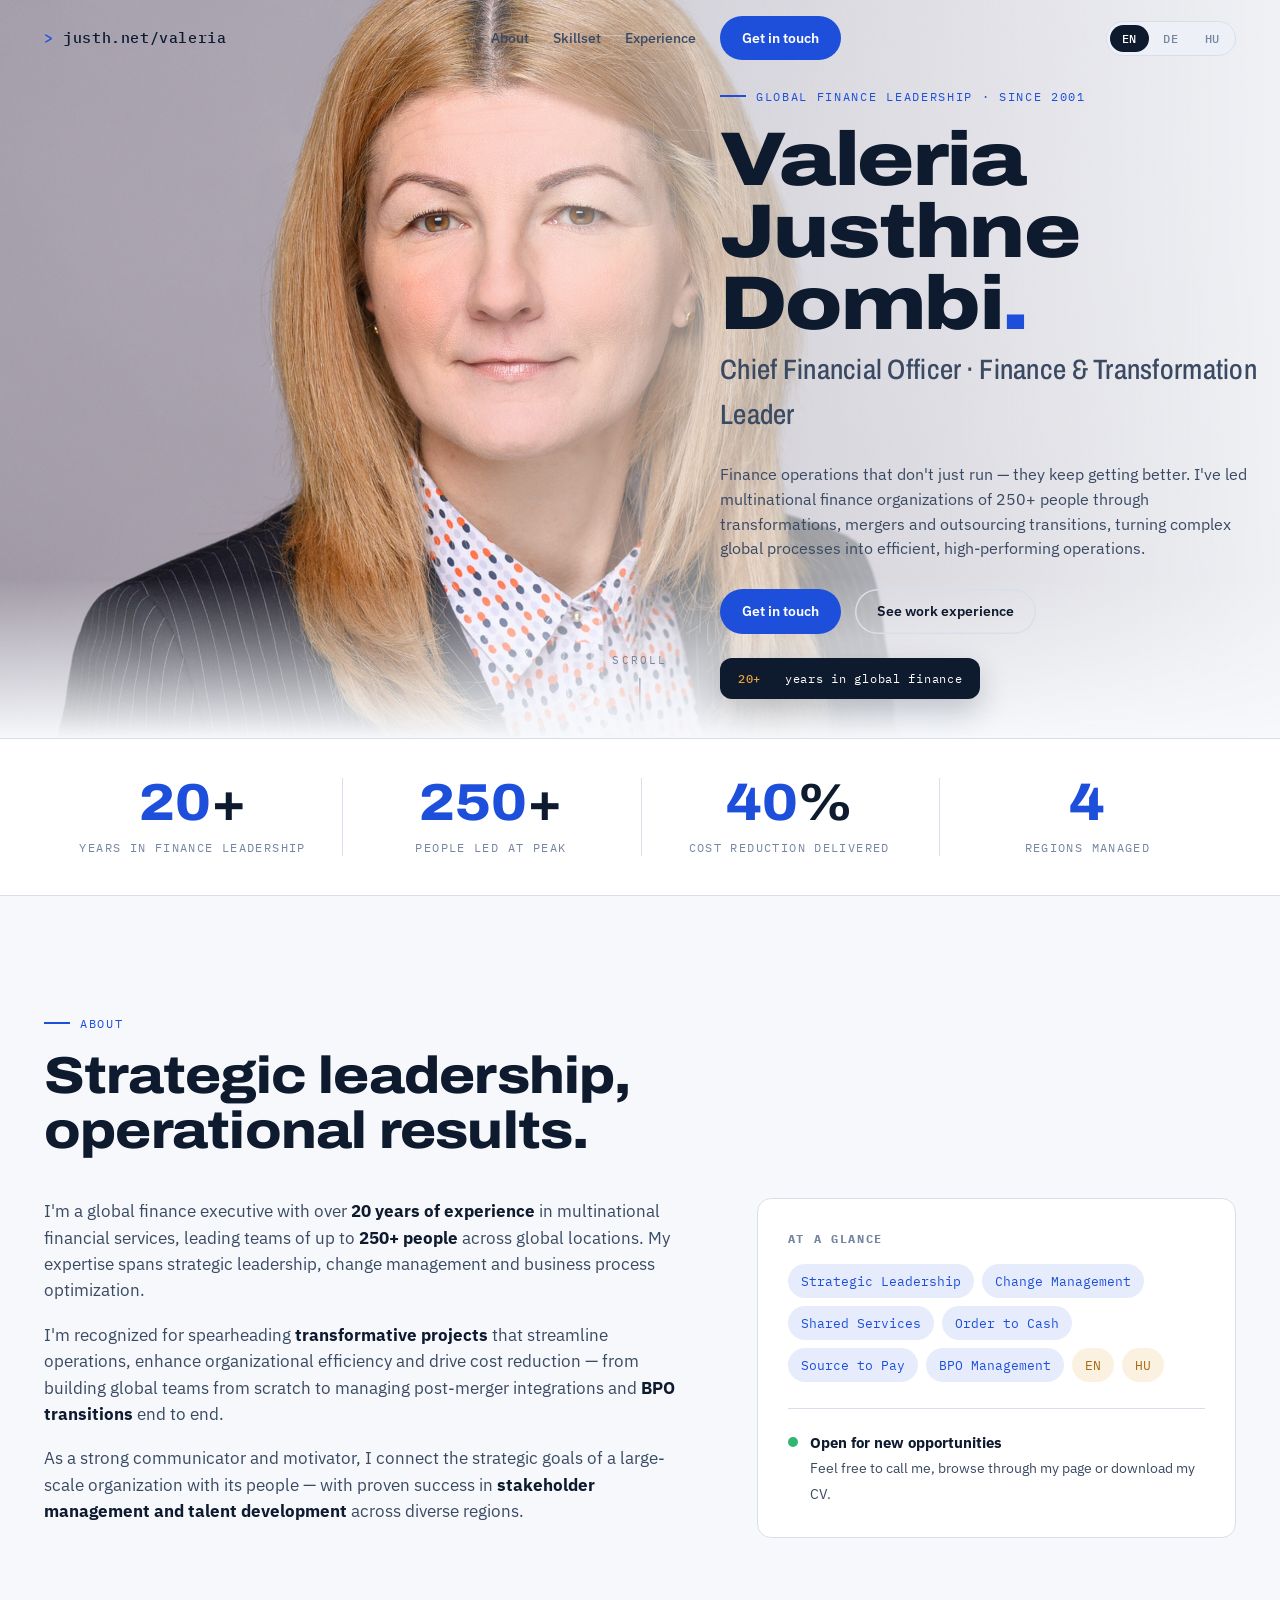
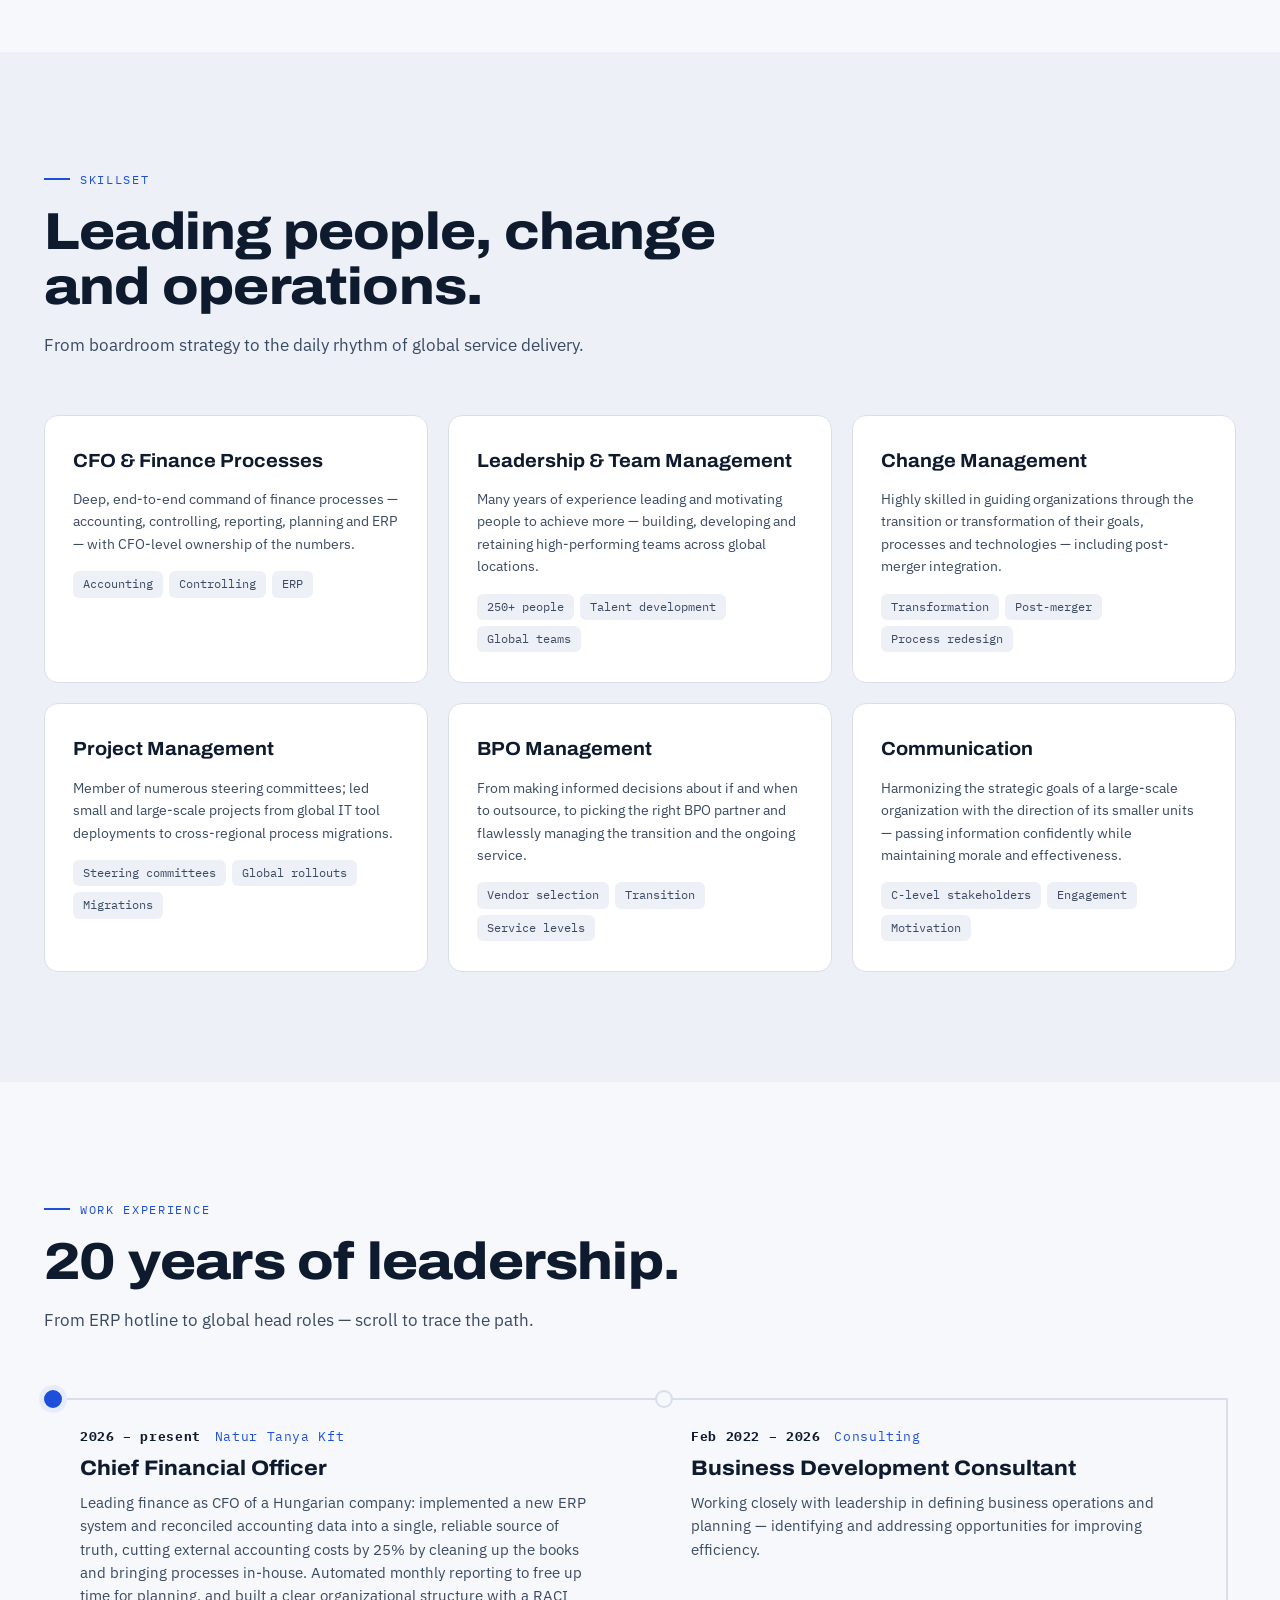
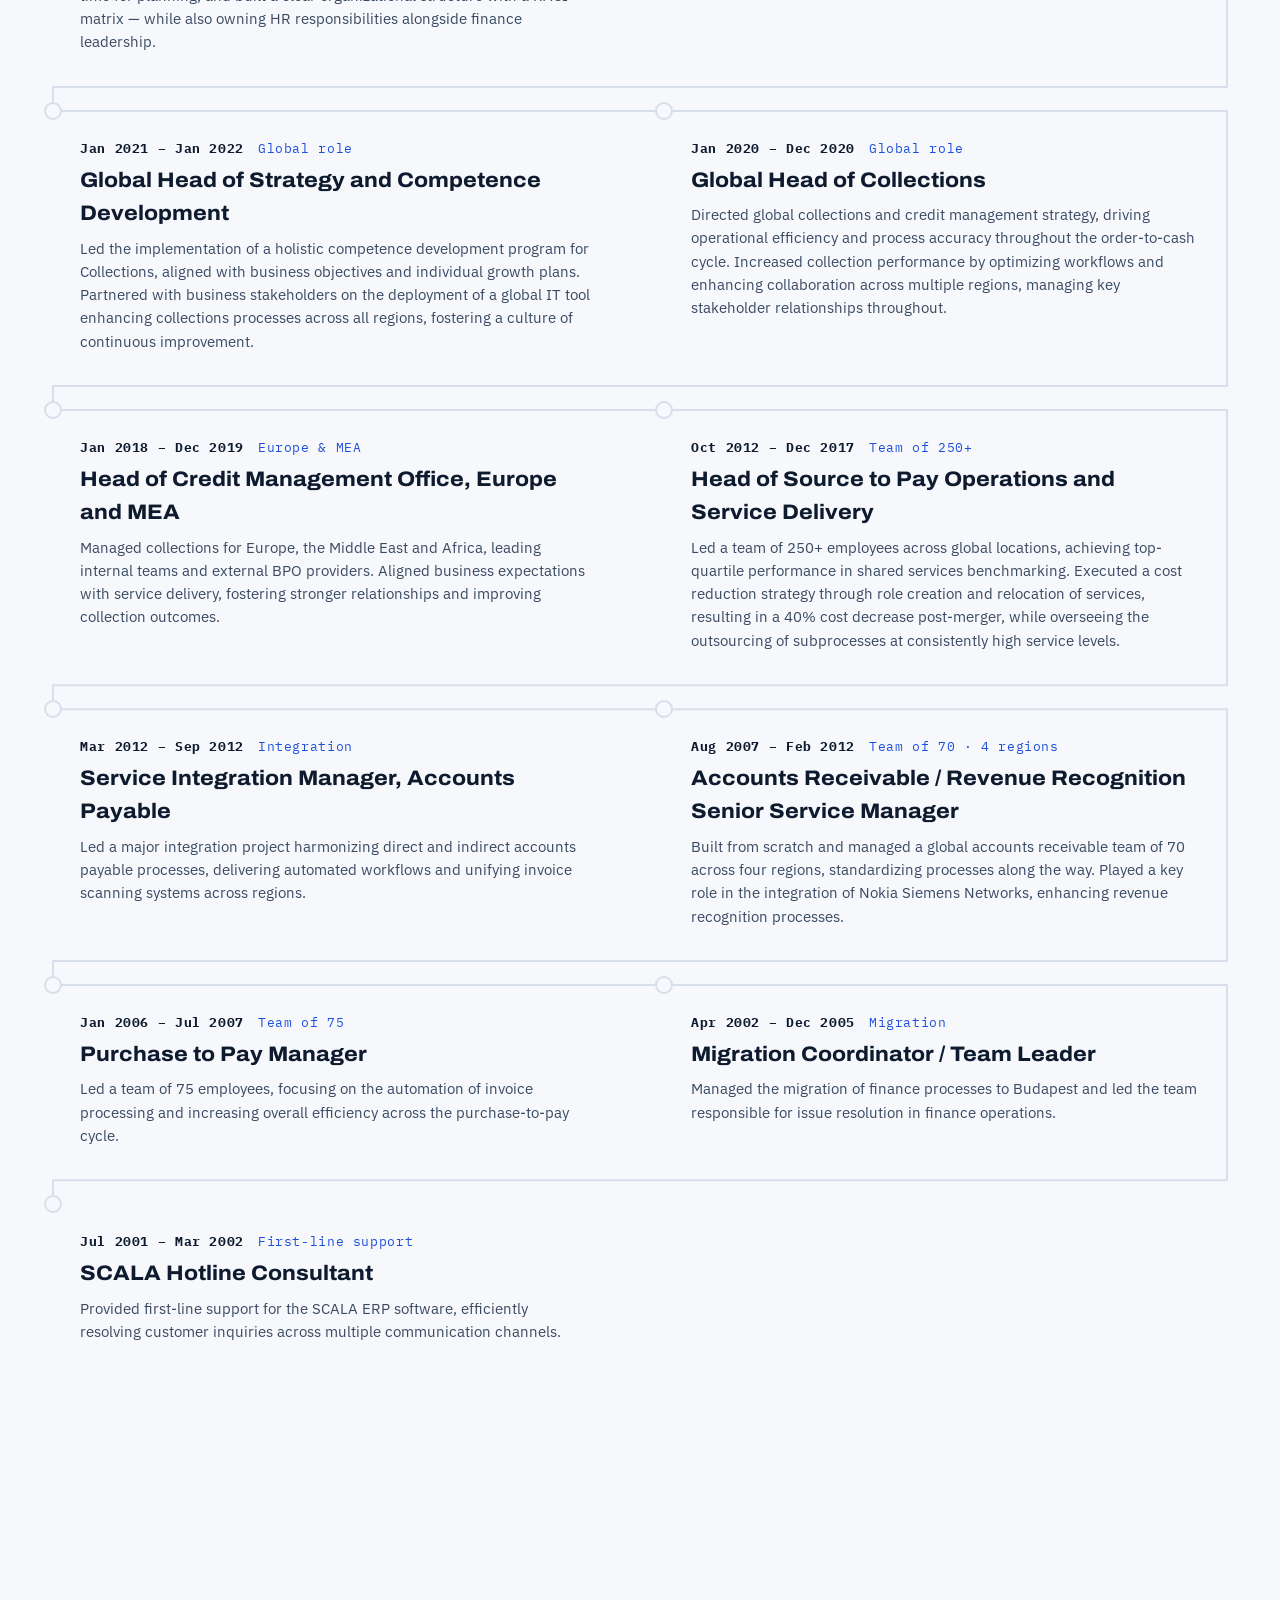
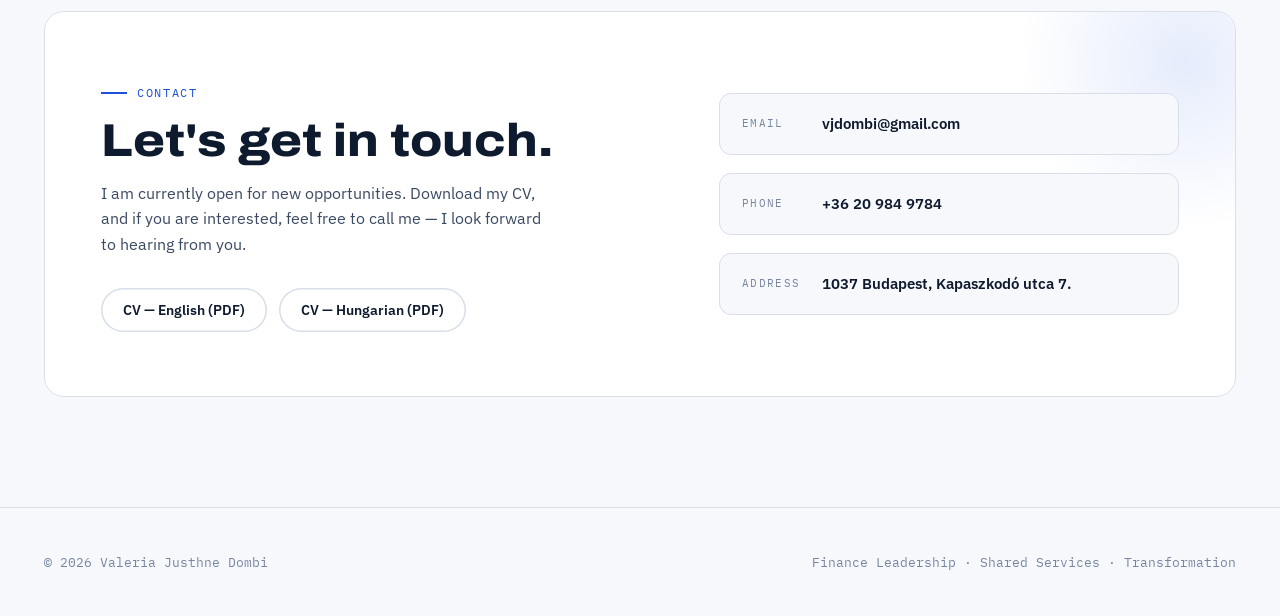
==== commit d73cd735: "Add CFO role at Natur Tanya Kft to Valeria's page, refresh CVs - New top timeline entry: Chief Finan" ====
--- a/valeria/index.html
+++ b/valeria/index.html
@@ -3,8 +3,8 @@
 <head>
 <meta charset="UTF-8">
 <meta name="viewport" content="width=device-width, initial-scale=1">
-<title>Valeria Justhne Dombi — Finance Executive</title>
-<meta name="description" content="Valeria Justhne Dombi — Global finance executive. 20+ years leading multinational finance operations, shared services and business transformation.">
+<title>Valeria Justhne Dombi — Chief Financial Officer</title>
+<meta name="description" content="Valeria Justhne Dombi — CFO and global finance leader. 20+ years leading multinational finance operations, shared services and business transformation.">
 <link rel="preconnect" href="https://fonts.googleapis.com">
 <link rel="preconnect" href="https://fonts.gstatic.com" crossorigin>
 <link href="https://fonts.googleapis.com/css2?family=Archivo:wdth,wght@62..125,400..900&family=IBM+Plex+Sans:wght@400;500;600&family=IBM+Plex+Mono:wght@400;500&display=swap" rel="stylesheet">
@@ -38,14 +38,14 @@
 </nav>
 
 <header class="hero" id="top">
-  <img class="hero-bg" src="valeria.jpg" alt="Valeria Justhne Dombi — Finance Executive">
+  <img class="hero-bg" src="valeria.jpg" alt="Valeria Justhne Dombi — Chief Financial Officer">
   <div class="hero-overlay"></div>
   <div class="hero-fade"></div>
   <div class="wrap hero-inner">
     <div class="hero-text">
       <span class="eyebrow" data-i18n="hero.eyebrow">Global Finance Leadership · since 2001</span>
       <h1>Valeria<br>Justhne Dombi<span class="accent">.</span></h1>
-      <div class="hero-role" data-i18n="hero.role">Finance Executive</div>
+      <div class="hero-role" data-i18n="hero.role">Chief Financial Officer &middot; Finance &amp; Transformation Leader</div>
       <p class="hero-lede" data-i18n="hero.lede">
         Finance operations that don't just run — they keep getting better.
         I've led multinational finance organizations of 250+ people through
@@ -126,26 +126,31 @@
     </div>
     <div class="skill-grid">
       <a class="skill reveal">
+        <h3 data-i18n="skill.cfo.t">CFO &amp; Finance Processes</h3>
+        <p data-i18n="skill.cfo.d">Deep, end-to-end command of finance processes — accounting, controlling, reporting, planning and ERP — with CFO-level ownership of the numbers.</p>
+        <div class="tags"><span>Accounting</span><span>Controlling</span><span>ERP</span></div>
+      </a>
+      <a class="skill reveal d1">
         <h3 data-i18n="skill.lead.t">Leadership &amp; Team Management</h3>
         <p data-i18n="skill.lead.d">Many years of experience leading and motivating people to achieve more — building, developing and retaining high-performing teams across global locations.</p>
         <div class="tags"><span>250+ people</span><span>Talent development</span><span>Global teams</span></div>
       </a>
-      <a class="skill reveal d1">
+      <a class="skill reveal d2">
         <h3 data-i18n="skill.change.t">Change Management</h3>
         <p data-i18n="skill.change.d">Highly skilled in guiding organizations through the transition or transformation of their goals, processes and technologies — including post-merger integration.</p>
         <div class="tags"><span>Transformation</span><span>Post-merger</span><span>Process redesign</span></div>
       </a>
-      <a class="skill reveal d2">
+      <a class="skill reveal">
         <h3 data-i18n="skill.pm.t">Project Management</h3>
         <p data-i18n="skill.pm.d">Member of numerous steering committees; led small and large-scale projects from global IT tool deployments to cross-regional process migrations.</p>
         <div class="tags"><span>Steering committees</span><span>Global rollouts</span><span>Migrations</span></div>
       </a>
-      <a class="skill reveal">
+      <a class="skill reveal d1">
         <h3 data-i18n="skill.bpo.t">BPO Management</h3>
         <p data-i18n="skill.bpo.d">From making informed decisions about if and when to outsource, to picking the right BPO partner and flawlessly managing the transition and the ongoing service.</p>
         <div class="tags"><span>Vendor selection</span><span>Transition</span><span>Service levels</span></div>
       </a>
-      <a class="skill reveal d1">
+      <a class="skill reveal d2">
         <h3 data-i18n="skill.comm.t">Communication</h3>
         <p data-i18n="skill.comm.d">Harmonizing the strategic goals of a large-scale organization with the direction of its smaller units — passing information confidently while maintaining morale and effectiveness.</p>
         <div class="tags"><span>C-level stakeholders</span><span>Engagement</span><span>Motivation</span></div>
@@ -165,7 +170,11 @@
       <div class="tl-rail"></div>
       <div class="tl-rail-fill" id="railFill"></div>
       <div class="tl-item"><div class="tl-node"></div>
-        <div class="tl-meta"><span data-i18n="d0">Feb 2022 – present</span><span class="role" data-i18n="r.consulting">Consulting</span></div>
+        <div class="tl-meta"><span data-i18n="d.cfo">2026 – present</span><span class="role">Natur Tanya Kft</span></div>
+        <h3>Chief Financial Officer</h3><p data-i18n="e.cfo">Leading finance as CFO of a Hungarian company: implemented a new ERP system and reconciled accounting data into a single, reliable source of truth, cutting external accounting costs by 25% by cleaning up the books and bringing processes in-house. Automated monthly reporting to free up time for planning, and built a clear organizational structure with a RACI matrix — while also owning HR responsibilities alongside finance leadership.</p>
+      </div>
+      <div class="tl-item"><div class="tl-node"></div>
+        <div class="tl-meta"><span data-i18n="d0">Feb 2022 – 2026</span><span class="role" data-i18n="r.consulting">Consulting</span></div>
         <h3>Business Development Consultant</h3><p data-i18n="e0">Working closely with leadership in defining business operations and planning — identifying and addressing opportunities for improving efficiency.</p>
       </div>
       <div class="tl-item"><div class="tl-node"></div>
@@ -217,7 +226,8 @@
         <h2 data-i18n="contact.h2">Let's get in touch.</h2>
         <p data-i18n="contact.p">I am currently open for new opportunities. Download my CV, and if you are interested, feel free to call me — I look forward to hearing from you.</p>
         <div class="cv-row">
-          <a class="btn ghost" href="Valeria_Justhne_Dombi_CV.pdf" download data-i18n="cv.btn">Download my CV (PDF)</a>
+          <a class="btn ghost" href="Valeria_Justhne_Dombi_CV_2026_EN.pdf" download data-i18n="cv.en">CV — English (PDF)</a>
+          <a class="btn ghost" href="Justhne_Dombi_Valeria_oneletrajz_2026_HU.pdf" download data-i18n="cv.hu">CV — Hungarian (PDF)</a>
         </div>
       </div>
       <div class="contact-list">
@@ -248,7 +258,7 @@
 de:{
   "nav.about":"Über mich","nav.skills":"Kompetenzen","nav.exp":"Berufserfahrung","nav.cta":"Kontakt aufnehmen",
   "hero.eyebrow":"Globale Finanzführung · seit 2001",
-  "hero.role":"Führungskraft im globalen Finanzwesen",
+  "hero.role":"Chief Financial Officer (CFO) &middot; Finanz- und Transformationsleiterin",
   "hero.lede":"Finanzorganisationen, die nicht nur funktionieren, sondern immer besser werden. Ich habe multinationale Finanzorganisationen mit über 250 Mitarbeitenden durch Transformationen, Fusionen und Outsourcing-Übergänge geführt – und komplexe globale Prozesse in effiziente, leistungsstarke Abläufe verwandelt.",
   "hero.cta1":"Kontakt aufnehmen","hero.cta2":"Berufserfahrung ansehen","hero.badge":"Jahre im globalen Finanzwesen",
   "stat.years":"Jahre Finanzführung","stat.team":"Geführte Mitarbeitende","stat.cost":"Erzielte Kostensenkung","stat.regions":"Geführte Regionen",
@@ -266,9 +276,12 @@
   "skill.pm.t":"Projektmanagement","skill.pm.d":"Mitglied zahlreicher Lenkungsausschüsse; Leitung kleiner und großer Projekte – von globalen IT-Einführungen bis zu regionsübergreifenden Prozessmigrationen.",
   "skill.bpo.t":"BPO-Management","skill.bpo.d":"Von der fundierten Entscheidung, ob und wann ausgelagert wird, über die Wahl des richtigen BPO-Partners bis zum reibungslosen Management von Übergang und laufendem Betrieb.",
   "skill.comm.t":"Kommunikation","skill.comm.d":"Die strategischen Ziele einer großen Organisation mit der Ausrichtung ihrer Einheiten in Einklang bringen – Informationen souverän vermitteln und dabei Motivation und Effektivität erhalten.",
+  "skill.cfo.t":"CFO &amp; Finanzprozesse","skill.cfo.d":"Umfassende, durchgängige Beherrschung der Finanzprozesse – Buchhaltung, Controlling, Reporting, Planung und ERP – mit CFO-Verantwortung für die Zahlen.",
   "exp.eyebrow":"Berufserfahrung","exp.h2":"20 Jahre Führung.",
   "exp.sub":"Von der ERP-Hotline bis zu globalen Leitungsfunktionen – scrollen Sie den Weg entlang.",
-  "d0":"Feb. 2022 – heute","d1":"Jan. 2021 – Jan. 2022","d2":"Jan. 2020 – Dez. 2020","d3":"Jan. 2018 – Dez. 2019","d4":"Okt. 2012 – Dez. 2017","d5":"März 2012 – Sep. 2012","d6":"Aug. 2007 – Feb. 2012","d7":"Jan. 2006 – Juli 2007","d8":"Apr. 2002 – Dez. 2005","d9":"Juli 2001 – März 2002",
+  "d.cfo":"2026 – heute",
+  "e.cfo":"Als CFO eines ungarischen Unternehmens ein neues ERP-System eingeführt und die Buchhaltungsdaten in einer einzigen, verlässlichen Quelle zusammengeführt – die externen Buchhaltungskosten durch die Bereinigung der Bücher und die Verlagerung von Prozessen ins Unternehmen um 25 % gesenkt. Die Erstellung der Monatsberichte automatisiert, um Zeit für die Weiterentwicklung der Planung zu gewinnen, und mit einer RACI-Matrix eine klare Organisationsstruktur aufgebaut – neben der Finanzverantwortung auch für HR zuständig.",
+  "d0":"Feb. 2022 – 2026","d1":"Jan. 2021 – Jan. 2022","d2":"Jan. 2020 – Dez. 2020","d3":"Jan. 2018 – Dez. 2019","d4":"Okt. 2012 – Dez. 2017","d5":"März 2012 – Sep. 2012","d6":"Aug. 2007 – Feb. 2012","d7":"Jan. 2006 – Juli 2007","d8":"Apr. 2002 – Dez. 2005","d9":"Juli 2001 – März 2002",
   "r.consulting":"Beratung","r.global":"Globale Rolle","r.emea":"Europa &amp; MEA","r.team250":"Team von 250+","r.integration":"Integration","r.team70":"Team von 70 · 4 Regionen","r.team75":"Team von 75","r.migration":"Migration","r.support":"First-Level-Support",
   "e0":"Enge Zusammenarbeit mit der Geschäftsleitung bei der Gestaltung von Geschäftsabläufen und Planung – Identifikation und Umsetzung von Effizienzpotenzialen.",
   "e1":"Leitung der Einführung eines ganzheitlichen Kompetenzentwicklungsprogramms für Collections, ausgerichtet an den Geschäftszielen und individuellen Entwicklungsplänen. Partnerschaftliche Zusammenarbeit mit den Fachbereichen bei der Einführung eines globalen IT-Tools zur Verbesserung der Collections-Prozesse in allen Regionen – für eine Kultur der kontinuierlichen Verbesserung.",
@@ -282,14 +295,14 @@
   "e9":"First-Level-Support für die ERP-Software SCALA mit effizienter Bearbeitung von Kundenanfragen über mehrere Kommunikationskanäle.",
   "contact.eyebrow":"Kontakt","contact.h2":"Nehmen wir Kontakt auf.",
   "contact.p":"Ich bin derzeit offen für neue Aufgaben. Laden Sie meinen Lebenslauf herunter, und wenn Sie interessiert sind, rufen Sie mich gerne an – ich freue mich, von Ihnen zu hören.",
-  "cv.btn":"Lebenslauf herunterladen (PDF)",
+  "cv.en":"Lebenslauf — Englisch (PDF)","cv.hu":"Lebenslauf — Ungarisch (PDF)",
   "k.email":"E-Mail","k.phone":"Telefon","k.addr":"Adresse",
   "footer.tags":"Finanzführung · Shared Services · Transformation"
 },
 hu:{
   "nav.about":"Rólam","nav.skills":"Szakterületek","nav.exp":"Szakmai tapasztalat","nav.cta":"Kapcsolatfelvétel",
   "hero.eyebrow":"Globális pénzügyi vezetés · 2001 óta",
-  "hero.role":"Pénzügyi felsővezető",
+  "hero.role":"Pénzügyi igazgató (CFO) &middot; Pénzügyi és transzformációs vezető",
   "hero.lede":"Pénzügyi működés, amely nemcsak fut, hanem folyamatosan fejlődik. Multinacionális, 250+ fős pénzügyi szervezeteket vezettem át transzformációkon, fúziókon és kiszervezéseken – összetett globális folyamatokból hatékony, kiválóan teljesítő működést formálva.",
   "hero.cta1":"Kapcsolatfelvétel","hero.cta2":"Szakmai tapasztalat","hero.badge":"év a globális pénzügyekben",
   "stat.years":"Év pénzügyi vezetőként","stat.team":"Irányított munkatárs","stat.cost":"Elért költségcsökkentés","stat.regions":"Irányított régió",
@@ -307,9 +320,12 @@
   "skill.pm.t":"Projektmenedzsment","skill.pm.d":"Számos irányítóbizottság tagja; kis és nagy léptékű projektek vezetése a globális IT-bevezetésektől a régiókon átívelő folyamatmigrációkig.",
   "skill.bpo.t":"BPO-menedzsment","skill.bpo.d":"A megalapozott döntéstől – hogy mit és mikor érdemes kiszervezni – a megfelelő BPO-partner kiválasztásán át az átállás és a napi működés zökkenőmentes irányításáig.",
   "skill.comm.t":"Kommunikáció","skill.comm.d":"Egy nagy szervezet stratégiai céljainak összehangolása az egységek irányaival – az információk magabiztos átadása, a morál és a hatékonyság megőrzése mellett.",
+  "skill.cfo.t":"CFO- és pénzügyi folyamatok","skill.cfo.d":"A pénzügyi folyamatok mély, teljes körű ismerete – számvitel, kontrolling, riportolás, tervezés és ERP – CFO-szintű felelősséggel a számokért.",
   "exp.eyebrow":"Szakmai tapasztalat","exp.h2":"20 év vezetés.",
   "exp.sub":"Az ERP-ügyfélszolgálattól a globális vezetői szerepekig – görgessen végig az úton.",
-  "d0":"2022. febr. – jelenleg","d1":"2021. jan. – 2022. jan.","d2":"2020. jan. – 2020. dec.","d3":"2018. jan. – 2019. dec.","d4":"2012. okt. – 2017. dec.","d5":"2012. márc. – 2012. szept.","d6":"2007. aug. – 2012. febr.","d7":"2006. jan. – 2007. júl.","d8":"2002. ápr. – 2005. dec.","d9":"2001. júl. – 2002. márc.",
+  "d.cfo":"2026 – jelenleg",
+  "e.cfo":"Egy magyar vállalat gazdasági vezetőjeként új ERP-rendszer bevezetése és a számviteli adatok egyetlen megbízható forrásba egyesítése – a könyvelés rendbetételével és a folyamatok házon belülre hozásával 25%-os külső könyvelésiköltség-csökkentés elérése. A havi riportok elkészítésének automatizálása, időt szabadítva fel a tervezési folyamat fejlesztésére, valamint RACI-mátrixon alapuló, átlátható szervezeti struktúra kialakítása – a pénzügyi vezetés mellett HR-feladatok ellátásával is.",
+  "d0":"2022. febr. – 2025","d1":"2021. jan. – 2022. jan.","d2":"2020. jan. – 2020. dec.","d3":"2018. jan. – 2019. dec.","d4":"2012. okt. – 2017. dec.","d5":"2012. márc. – 2012. szept.","d6":"2007. aug. – 2012. febr.","d7":"2006. jan. – 2007. júl.","d8":"2002. ápr. – 2005. dec.","d9":"2001. júl. – 2002. márc.",
   "r.consulting":"Tanácsadás","r.global":"Globális szerep","r.emea":"Európa és MEA","r.team250":"250+ fős csapat","r.integration":"Integráció","r.team70":"70 fős csapat · 4 régió","r.team75":"75 fős csapat","r.migration":"Migráció","r.support":"Elsővonalbeli támogatás",
   "e0":"Szoros együttműködés a felső vezetéssel az üzleti működés és a tervezés alakításában – a hatékonyságnövelési lehetőségek feltárása és megvalósítása.",
   "e1":"Átfogó kompetenciafejlesztési program bevezetésének vezetése a követeléskezelés területén, az üzleti célokhoz és az egyéni fejlődési tervekhez igazítva. Együttműködés az üzleti területekkel egy globális IT-eszköz bevezetésében, amely minden régióban javította a követeléskezelési folyamatokat – a folyamatos fejlődés kultúráját erősítve.",
@@ -323,7 +339,7 @@
   "e9":"Elsővonalbeli támogatás a SCALA ERP-szoftverhez, ügyfélmegkeresések hatékony megoldása több kommunikációs csatornán.",
   "contact.eyebrow":"Kapcsolat","contact.h2":"Vegyük fel a kapcsolatot.",
   "contact.p":"Jelenleg nyitott vagyok új lehetőségekre. Töltse le az önéletrajzomat, és ha felkeltettem az érdeklődését, hívjon bizalommal – örömmel várom jelentkezését.",
-  "cv.btn":"Önéletrajz letöltése (PDF)",
+  "cv.en":"Önéletrajz – angol (PDF)","cv.hu":"Önéletrajz – magyar (PDF)",
   "k.email":"E-mail","k.phone":"Telefon","k.addr":"Cím",
   "footer.tags":"Pénzügyi vezetés · Shared services · Transzformáció"
 }
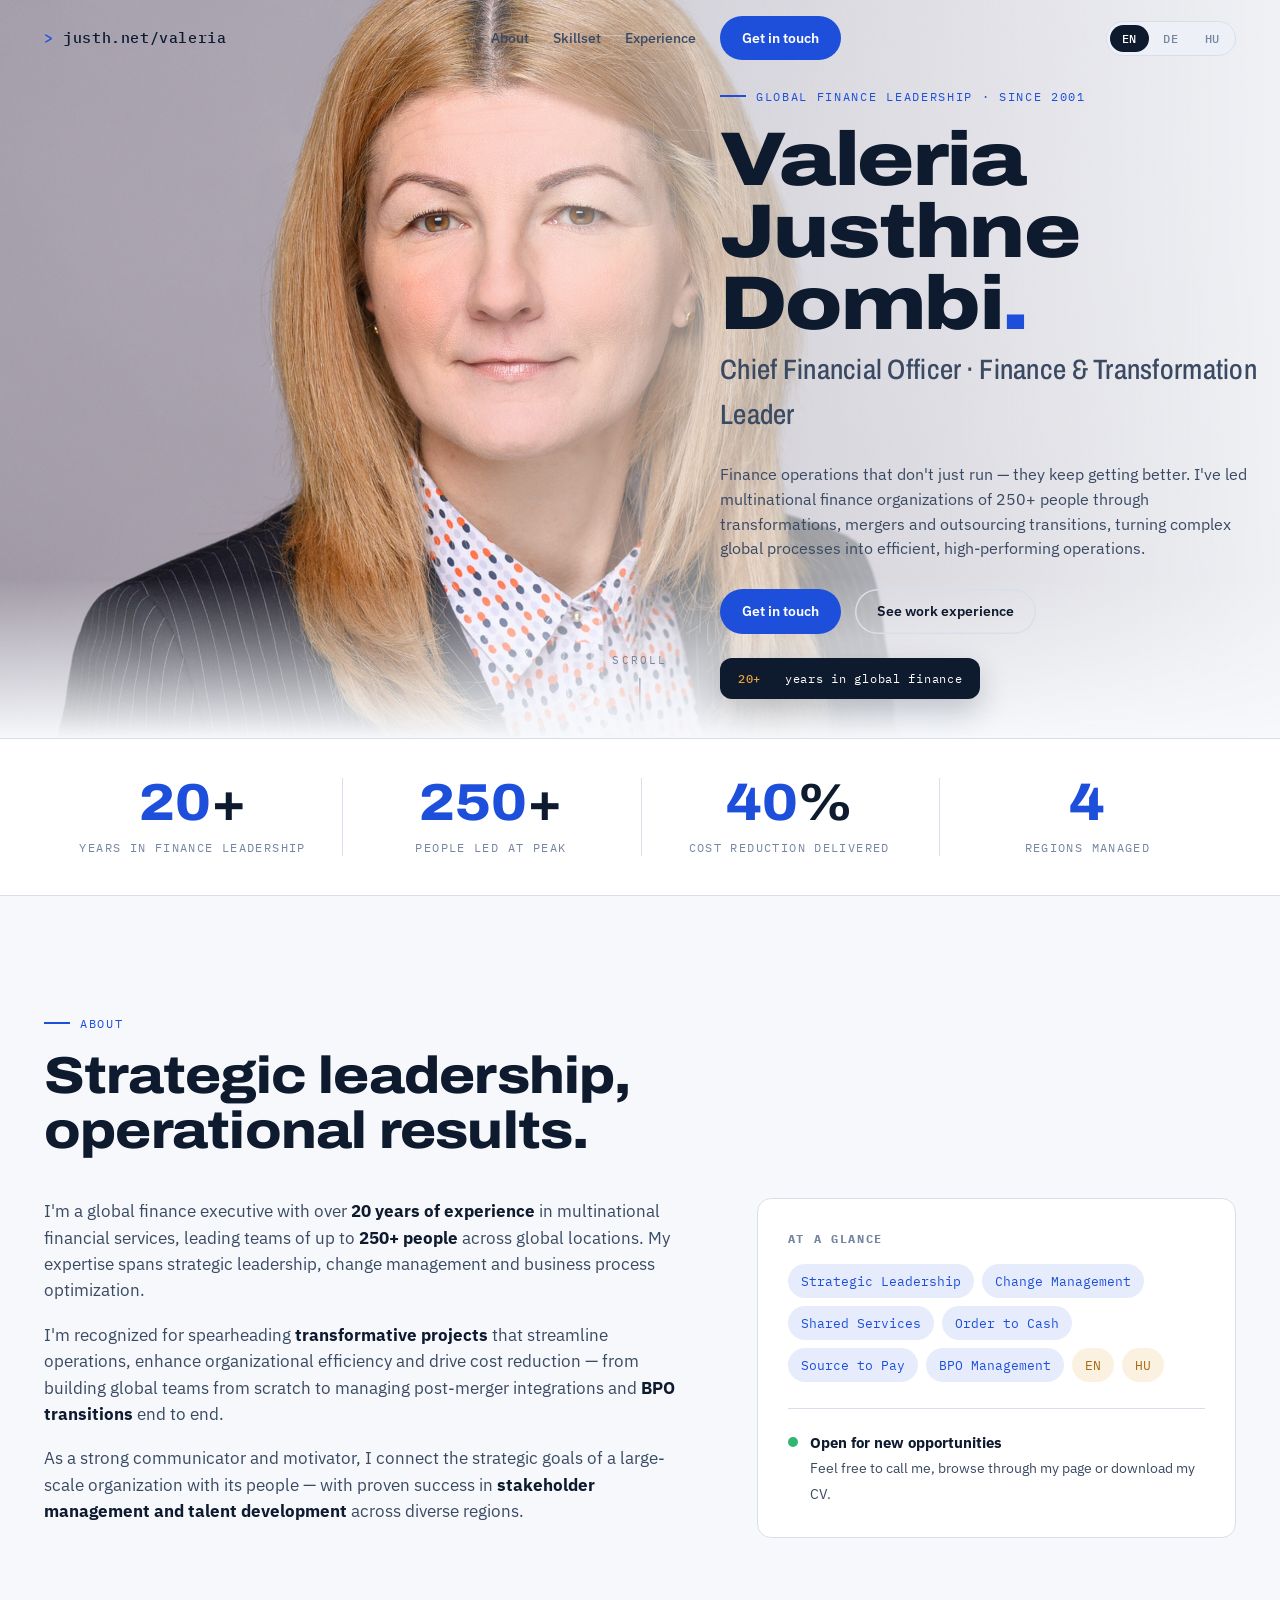
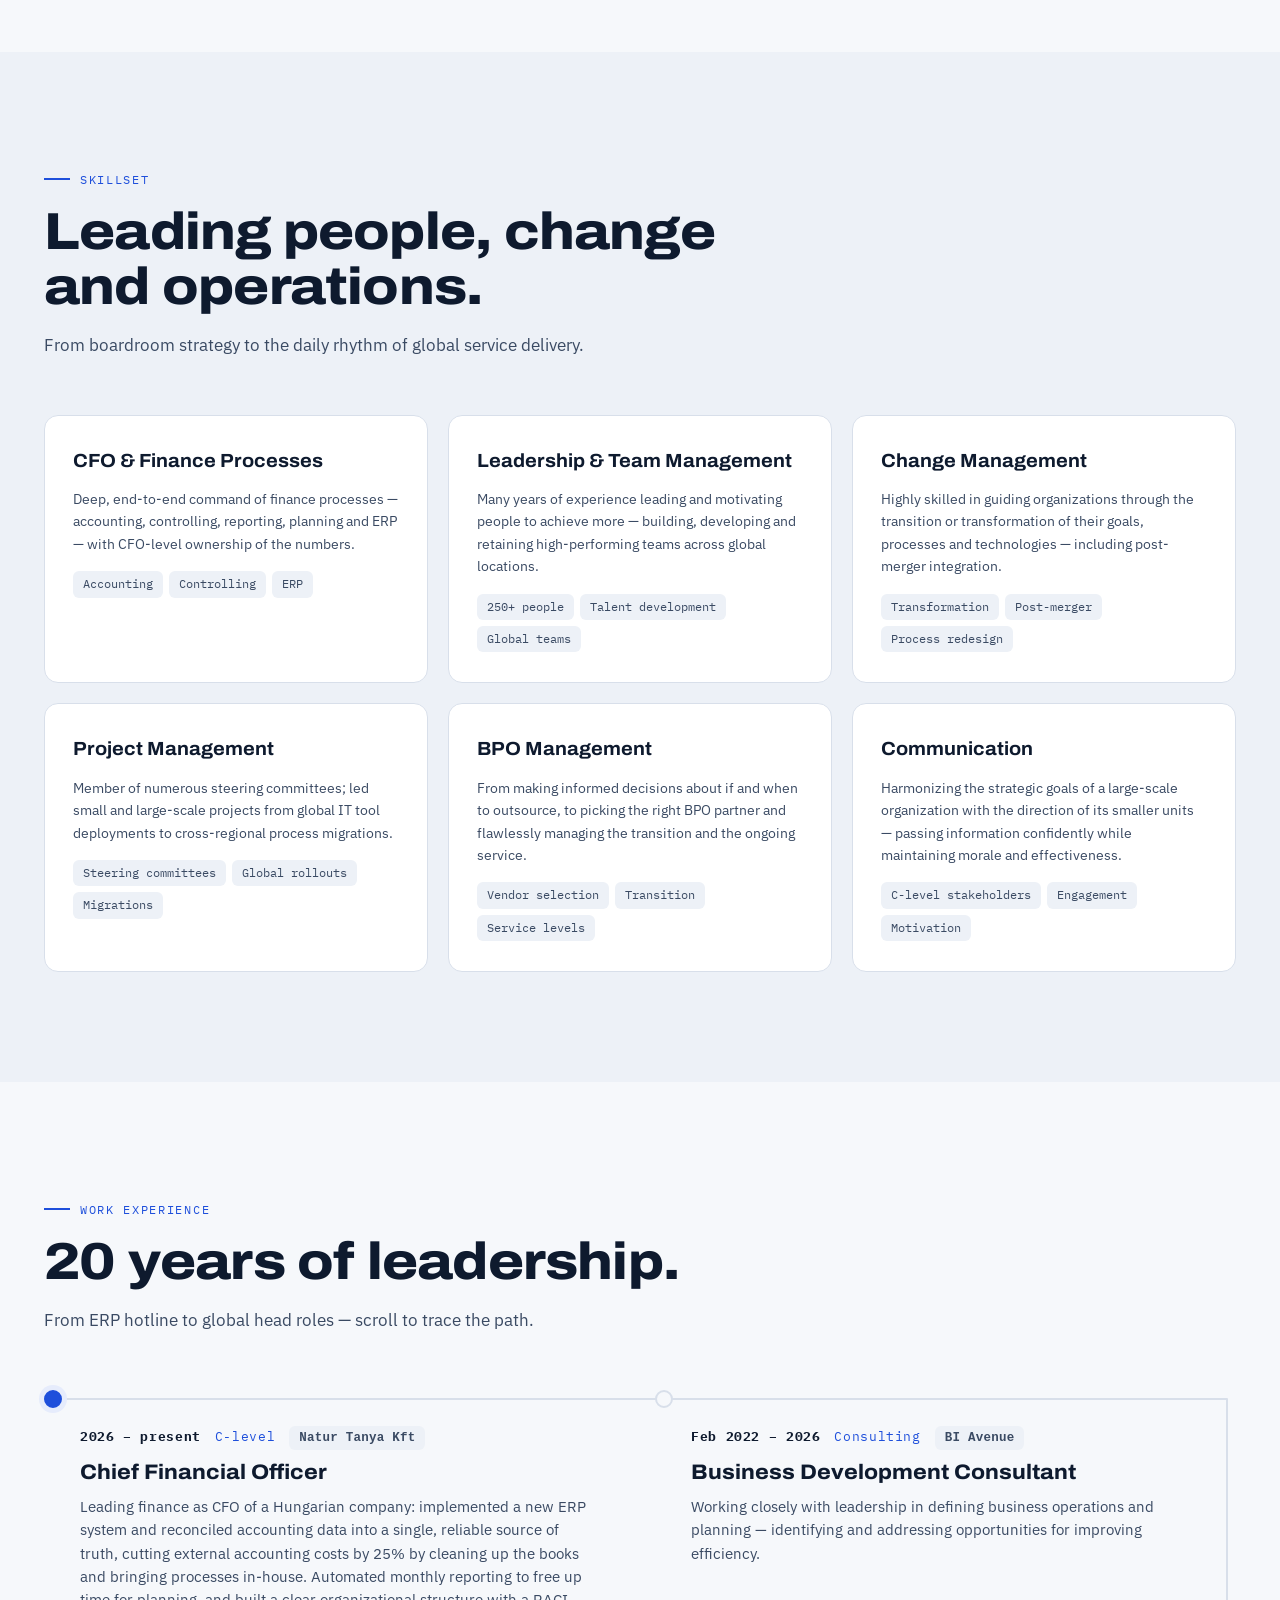
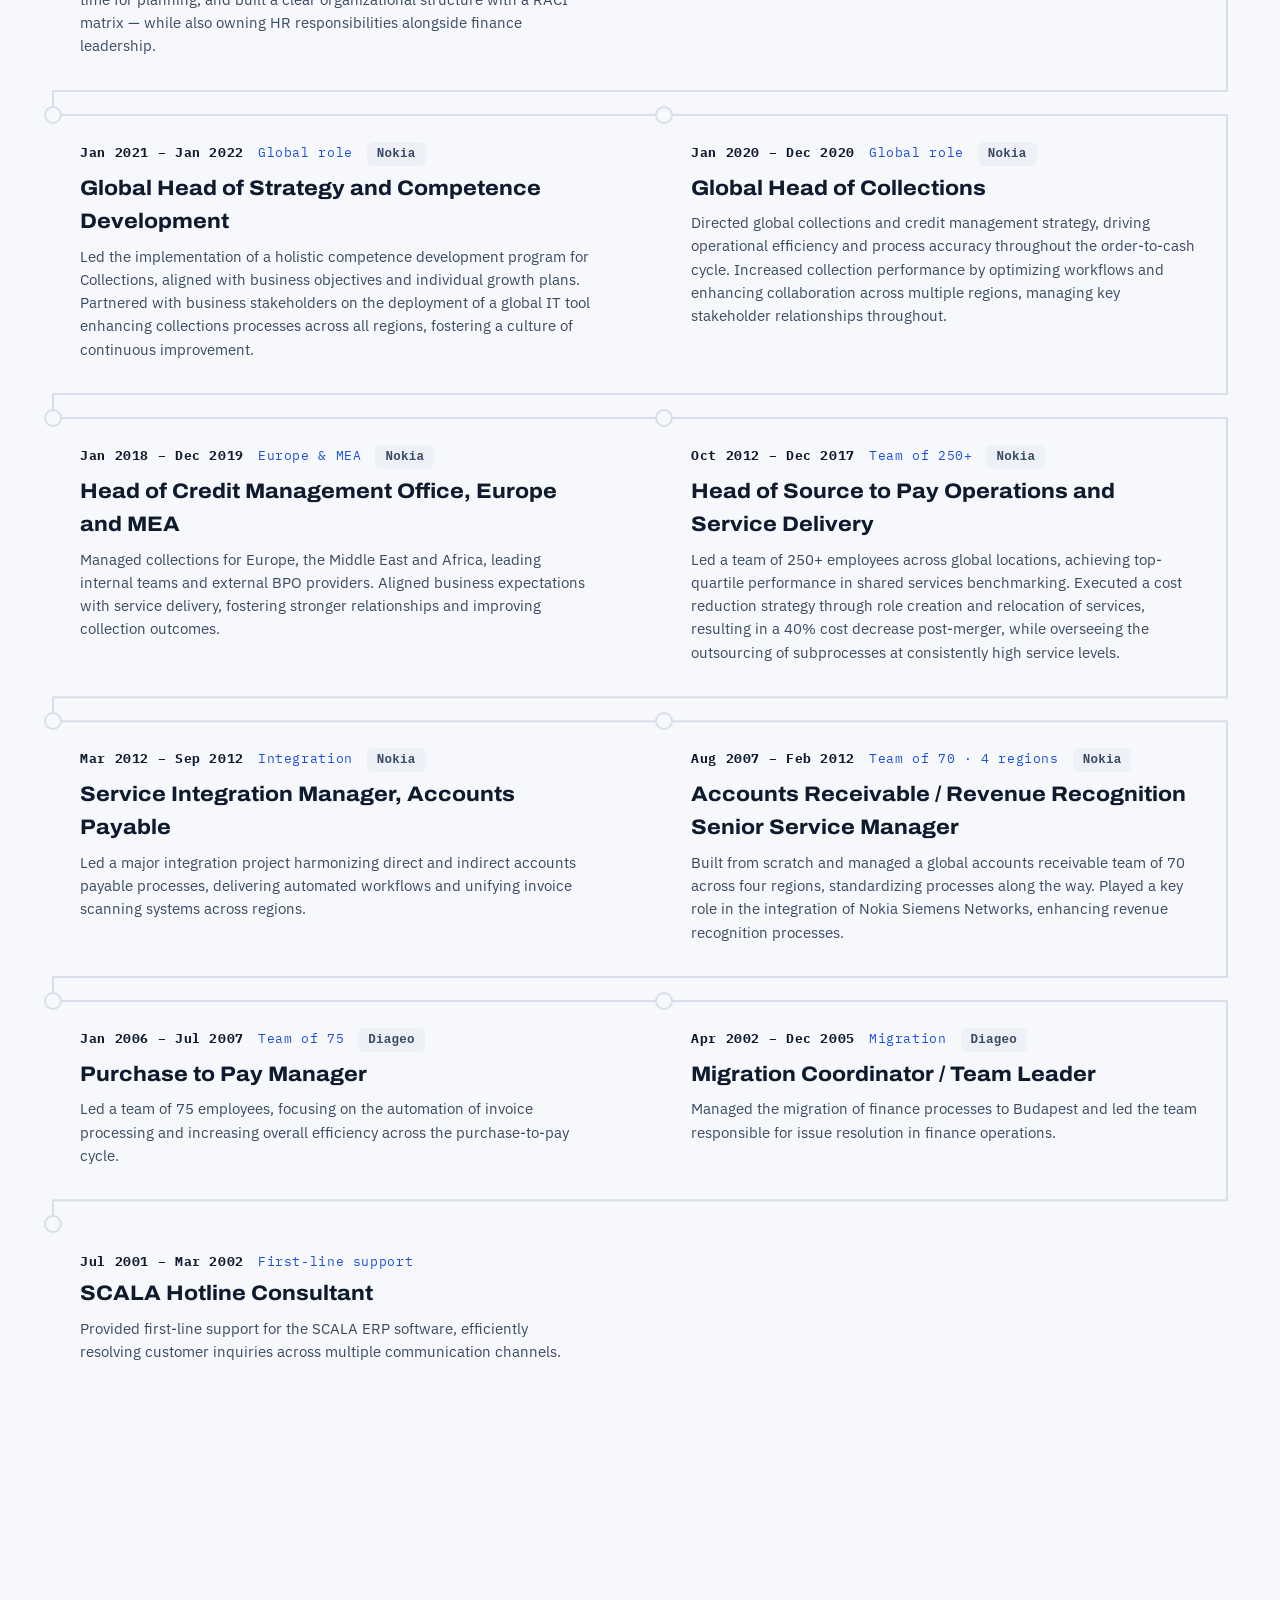
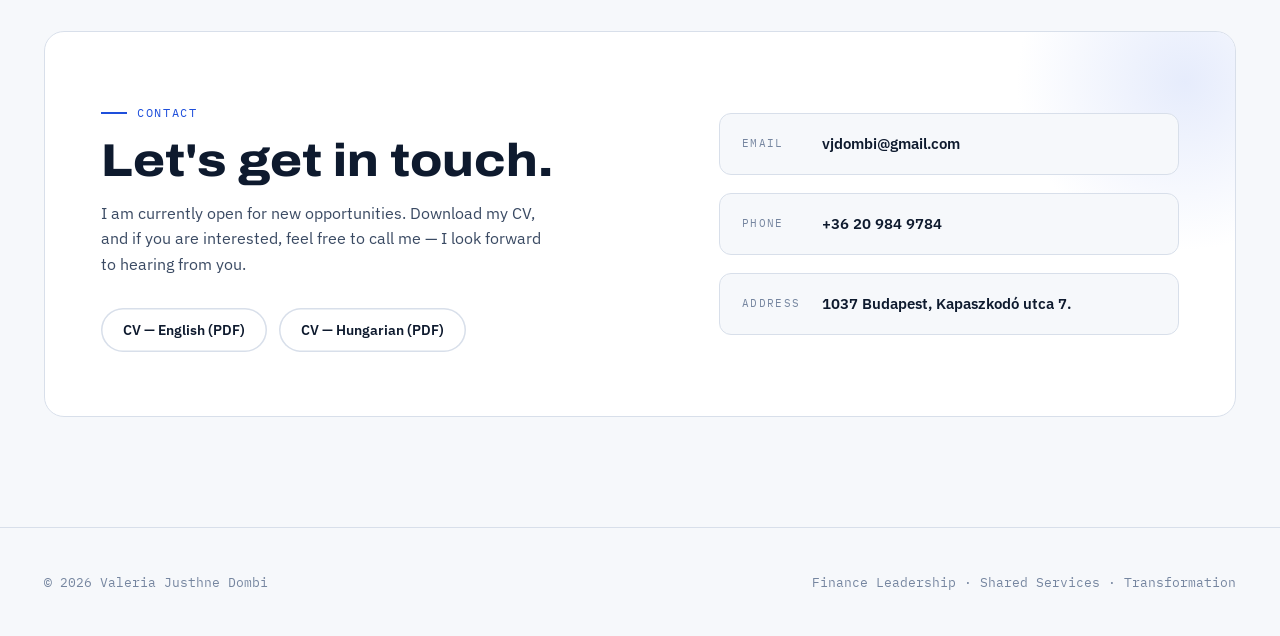
==== commit a4723707: "Add employer names to Valeria's work experience timeline Each role now shows its company as a small " ====
--- a/valeria/index.html
+++ b/valeria/index.html
@@ -16,6 +16,7 @@
     .stat:nth-child(3)::before{display:none}}
   .hero-bg{object-position:67% 40%}
   @media(max-width:900px){.hero-bg{object-position:67% 30%}}
+  .tl-meta .company{background:var(--paper-2);color:var(--ink-soft);padding:2px 10px;border-radius:6px;font-weight:600;letter-spacing:.02em}
 </style>
 </head>
 <body>
@@ -170,43 +171,43 @@
       <div class="tl-rail"></div>
       <div class="tl-rail-fill" id="railFill"></div>
       <div class="tl-item"><div class="tl-node"></div>
-        <div class="tl-meta"><span data-i18n="d.cfo">2026 – present</span><span class="role">Natur Tanya Kft</span></div>
+        <div class="tl-meta"><span data-i18n="d.cfo">2026 – present</span><span class="role" data-i18n="r.clevel">C-level</span><span class="company">Natur Tanya Kft</span></div>
         <h3>Chief Financial Officer</h3><p data-i18n="e.cfo">Leading finance as CFO of a Hungarian company: implemented a new ERP system and reconciled accounting data into a single, reliable source of truth, cutting external accounting costs by 25% by cleaning up the books and bringing processes in-house. Automated monthly reporting to free up time for planning, and built a clear organizational structure with a RACI matrix — while also owning HR responsibilities alongside finance leadership.</p>
       </div>
       <div class="tl-item"><div class="tl-node"></div>
-        <div class="tl-meta"><span data-i18n="d0">Feb 2022 – 2026</span><span class="role" data-i18n="r.consulting">Consulting</span></div>
+        <div class="tl-meta"><span data-i18n="d0">Feb 2022 – 2026</span><span class="role" data-i18n="r.consulting">Consulting</span><span class="company">BI Avenue</span></div>
         <h3>Business Development Consultant</h3><p data-i18n="e0">Working closely with leadership in defining business operations and planning — identifying and addressing opportunities for improving efficiency.</p>
       </div>
       <div class="tl-item"><div class="tl-node"></div>
-        <div class="tl-meta"><span data-i18n="d1">Jan 2021 – Jan 2022</span><span class="role" data-i18n="r.global">Global role</span></div>
+        <div class="tl-meta"><span data-i18n="d1">Jan 2021 – Jan 2022</span><span class="role" data-i18n="r.global">Global role</span><span class="company">Nokia</span></div>
         <h3>Global Head of Strategy and Competence Development</h3><p data-i18n="e1">Led the implementation of a holistic competence development program for Collections, aligned with business objectives and individual growth plans. Partnered with business stakeholders on the deployment of a global IT tool enhancing collections processes across all regions, fostering a culture of continuous improvement.</p>
       </div>
       <div class="tl-item"><div class="tl-node"></div>
-        <div class="tl-meta"><span data-i18n="d2">Jan 2020 – Dec 2020</span><span class="role" data-i18n="r.global">Global role</span></div>
+        <div class="tl-meta"><span data-i18n="d2">Jan 2020 – Dec 2020</span><span class="role" data-i18n="r.global">Global role</span><span class="company">Nokia</span></div>
         <h3>Global Head of Collections</h3><p data-i18n="e2">Directed global collections and credit management strategy, driving operational efficiency and process accuracy throughout the order-to-cash cycle. Increased collection performance by optimizing workflows and enhancing collaboration across multiple regions, managing key stakeholder relationships throughout.</p>
       </div>
       <div class="tl-item"><div class="tl-node"></div>
-        <div class="tl-meta"><span data-i18n="d3">Jan 2018 – Dec 2019</span><span class="role" data-i18n="r.emea">Europe &amp; MEA</span></div>
+        <div class="tl-meta"><span data-i18n="d3">Jan 2018 – Dec 2019</span><span class="role" data-i18n="r.emea">Europe &amp; MEA</span><span class="company">Nokia</span></div>
         <h3>Head of Credit Management Office, Europe and MEA</h3><p data-i18n="e3">Managed collections for Europe, the Middle East and Africa, leading internal teams and external BPO providers. Aligned business expectations with service delivery, fostering stronger relationships and improving collection outcomes.</p>
       </div>
       <div class="tl-item"><div class="tl-node"></div>
-        <div class="tl-meta"><span data-i18n="d4">Oct 2012 – Dec 2017</span><span class="role" data-i18n="r.team250">Team of 250+</span></div>
+        <div class="tl-meta"><span data-i18n="d4">Oct 2012 – Dec 2017</span><span class="role" data-i18n="r.team250">Team of 250+</span><span class="company">Nokia</span></div>
         <h3>Head of Source to Pay Operations and Service Delivery</h3><p data-i18n="e4">Led a team of 250+ employees across global locations, achieving top-quartile performance in shared services benchmarking. Executed a cost reduction strategy through role creation and relocation of services, resulting in a 40% cost decrease post-merger, while overseeing the outsourcing of subprocesses at consistently high service levels.</p>
       </div>
       <div class="tl-item"><div class="tl-node"></div>
-        <div class="tl-meta"><span data-i18n="d5">Mar 2012 – Sep 2012</span><span class="role" data-i18n="r.integration">Integration</span></div>
+        <div class="tl-meta"><span data-i18n="d5">Mar 2012 – Sep 2012</span><span class="role" data-i18n="r.integration">Integration</span><span class="company">Nokia</span></div>
         <h3>Service Integration Manager, Accounts Payable</h3><p data-i18n="e5">Led a major integration project harmonizing direct and indirect accounts payable processes, delivering automated workflows and unifying invoice scanning systems across regions.</p>
       </div>
       <div class="tl-item"><div class="tl-node"></div>
-        <div class="tl-meta"><span data-i18n="d6">Aug 2007 – Feb 2012</span><span class="role" data-i18n="r.team70">Team of 70 · 4 regions</span></div>
+        <div class="tl-meta"><span data-i18n="d6">Aug 2007 – Feb 2012</span><span class="role" data-i18n="r.team70">Team of 70 · 4 regions</span><span class="company">Nokia</span></div>
         <h3>Accounts Receivable / Revenue Recognition Senior Service Manager</h3><p data-i18n="e6">Built from scratch and managed a global accounts receivable team of 70 across four regions, standardizing processes along the way. Played a key role in the integration of Nokia Siemens Networks, enhancing revenue recognition processes.</p>
       </div>
       <div class="tl-item"><div class="tl-node"></div>
-        <div class="tl-meta"><span data-i18n="d7">Jan 2006 – Jul 2007</span><span class="role" data-i18n="r.team75">Team of 75</span></div>
+        <div class="tl-meta"><span data-i18n="d7">Jan 2006 – Jul 2007</span><span class="role" data-i18n="r.team75">Team of 75</span><span class="company">Diageo</span></div>
         <h3>Purchase to Pay Manager</h3><p data-i18n="e7">Led a team of 75 employees, focusing on the automation of invoice processing and increasing overall efficiency across the purchase-to-pay cycle.</p>
       </div>
       <div class="tl-item"><div class="tl-node"></div>
-        <div class="tl-meta"><span data-i18n="d8">Apr 2002 – Dec 2005</span><span class="role" data-i18n="r.migration">Migration</span></div>
+        <div class="tl-meta"><span data-i18n="d8">Apr 2002 – Dec 2005</span><span class="role" data-i18n="r.migration">Migration</span><span class="company">Diageo</span></div>
         <h3>Migration Coordinator / Team Leader</h3><p data-i18n="e8">Managed the migration of finance processes to Budapest and led the team responsible for issue resolution in finance operations.</p>
       </div>
       <div class="tl-item"><div class="tl-node"></div>
@@ -282,7 +283,7 @@
   "d.cfo":"2026 – heute",
   "e.cfo":"Als CFO eines ungarischen Unternehmens ein neues ERP-System eingeführt und die Buchhaltungsdaten in einer einzigen, verlässlichen Quelle zusammengeführt – die externen Buchhaltungskosten durch die Bereinigung der Bücher und die Verlagerung von Prozessen ins Unternehmen um 25 % gesenkt. Die Erstellung der Monatsberichte automatisiert, um Zeit für die Weiterentwicklung der Planung zu gewinnen, und mit einer RACI-Matrix eine klare Organisationsstruktur aufgebaut – neben der Finanzverantwortung auch für HR zuständig.",
   "d0":"Feb. 2022 – 2026","d1":"Jan. 2021 – Jan. 2022","d2":"Jan. 2020 – Dez. 2020","d3":"Jan. 2018 – Dez. 2019","d4":"Okt. 2012 – Dez. 2017","d5":"März 2012 – Sep. 2012","d6":"Aug. 2007 – Feb. 2012","d7":"Jan. 2006 – Juli 2007","d8":"Apr. 2002 – Dez. 2005","d9":"Juli 2001 – März 2002",
-  "r.consulting":"Beratung","r.global":"Globale Rolle","r.emea":"Europa &amp; MEA","r.team250":"Team von 250+","r.integration":"Integration","r.team70":"Team von 70 · 4 Regionen","r.team75":"Team von 75","r.migration":"Migration","r.support":"First-Level-Support",
+  "r.consulting":"Beratung","r.global":"Globale Rolle","r.emea":"Europa &amp; MEA","r.team250":"Team von 250+","r.integration":"Integration","r.team70":"Team von 70 · 4 Regionen","r.team75":"Team von 75","r.migration":"Migration","r.support":"First-Level-Support","r.clevel":"C-Level",
   "e0":"Enge Zusammenarbeit mit der Geschäftsleitung bei der Gestaltung von Geschäftsabläufen und Planung – Identifikation und Umsetzung von Effizienzpotenzialen.",
   "e1":"Leitung der Einführung eines ganzheitlichen Kompetenzentwicklungsprogramms für Collections, ausgerichtet an den Geschäftszielen und individuellen Entwicklungsplänen. Partnerschaftliche Zusammenarbeit mit den Fachbereichen bei der Einführung eines globalen IT-Tools zur Verbesserung der Collections-Prozesse in allen Regionen – für eine Kultur der kontinuierlichen Verbesserung.",
   "e2":"Verantwortung für die globale Collections- und Kreditmanagement-Strategie mit Fokus auf operative Effizienz und Prozessgenauigkeit im gesamten Order-to-Cash-Zyklus. Steigerung der Collection-Performance durch optimierte Abläufe und bessere Zusammenarbeit über mehrere Regionen hinweg, bei laufendem Management der wichtigsten Stakeholder-Beziehungen.",
@@ -326,7 +327,7 @@
   "d.cfo":"2026 – jelenleg",
   "e.cfo":"Egy magyar vállalat gazdasági vezetőjeként új ERP-rendszer bevezetése és a számviteli adatok egyetlen megbízható forrásba egyesítése – a könyvelés rendbetételével és a folyamatok házon belülre hozásával 25%-os külső könyvelésiköltség-csökkentés elérése. A havi riportok elkészítésének automatizálása, időt szabadítva fel a tervezési folyamat fejlesztésére, valamint RACI-mátrixon alapuló, átlátható szervezeti struktúra kialakítása – a pénzügyi vezetés mellett HR-feladatok ellátásával is.",
   "d0":"2022. febr. – 2025","d1":"2021. jan. – 2022. jan.","d2":"2020. jan. – 2020. dec.","d3":"2018. jan. – 2019. dec.","d4":"2012. okt. – 2017. dec.","d5":"2012. márc. – 2012. szept.","d6":"2007. aug. – 2012. febr.","d7":"2006. jan. – 2007. júl.","d8":"2002. ápr. – 2005. dec.","d9":"2001. júl. – 2002. márc.",
-  "r.consulting":"Tanácsadás","r.global":"Globális szerep","r.emea":"Európa és MEA","r.team250":"250+ fős csapat","r.integration":"Integráció","r.team70":"70 fős csapat · 4 régió","r.team75":"75 fős csapat","r.migration":"Migráció","r.support":"Elsővonalbeli támogatás",
+  "r.consulting":"Tanácsadás","r.global":"Globális szerep","r.emea":"Európa és MEA","r.team250":"250+ fős csapat","r.integration":"Integráció","r.team70":"70 fős csapat · 4 régió","r.team75":"75 fős csapat","r.migration":"Migráció","r.support":"Elsővonalbeli támogatás","r.clevel":"C-szint",
   "e0":"Szoros együttműködés a felső vezetéssel az üzleti működés és a tervezés alakításában – a hatékonyságnövelési lehetőségek feltárása és megvalósítása.",
   "e1":"Átfogó kompetenciafejlesztési program bevezetésének vezetése a követeléskezelés területén, az üzleti célokhoz és az egyéni fejlődési tervekhez igazítva. Együttműködés az üzleti területekkel egy globális IT-eszköz bevezetésében, amely minden régióban javította a követeléskezelési folyamatokat – a folyamatos fejlődés kultúráját erősítve.",
   "e2":"A globális követeléskezelési és hitelmenedzsment-stratégia irányítása, a működési hatékonyság és a folyamatpontosság növelése a teljes order-to-cash cikluson át. A beszedési teljesítmény javítása optimalizált munkafolyamatokkal és a régiók közötti együttműködés erősítésével, a kulcsfontosságú érintettekkel való kapcsolatok folyamatos menedzselése mellett.",
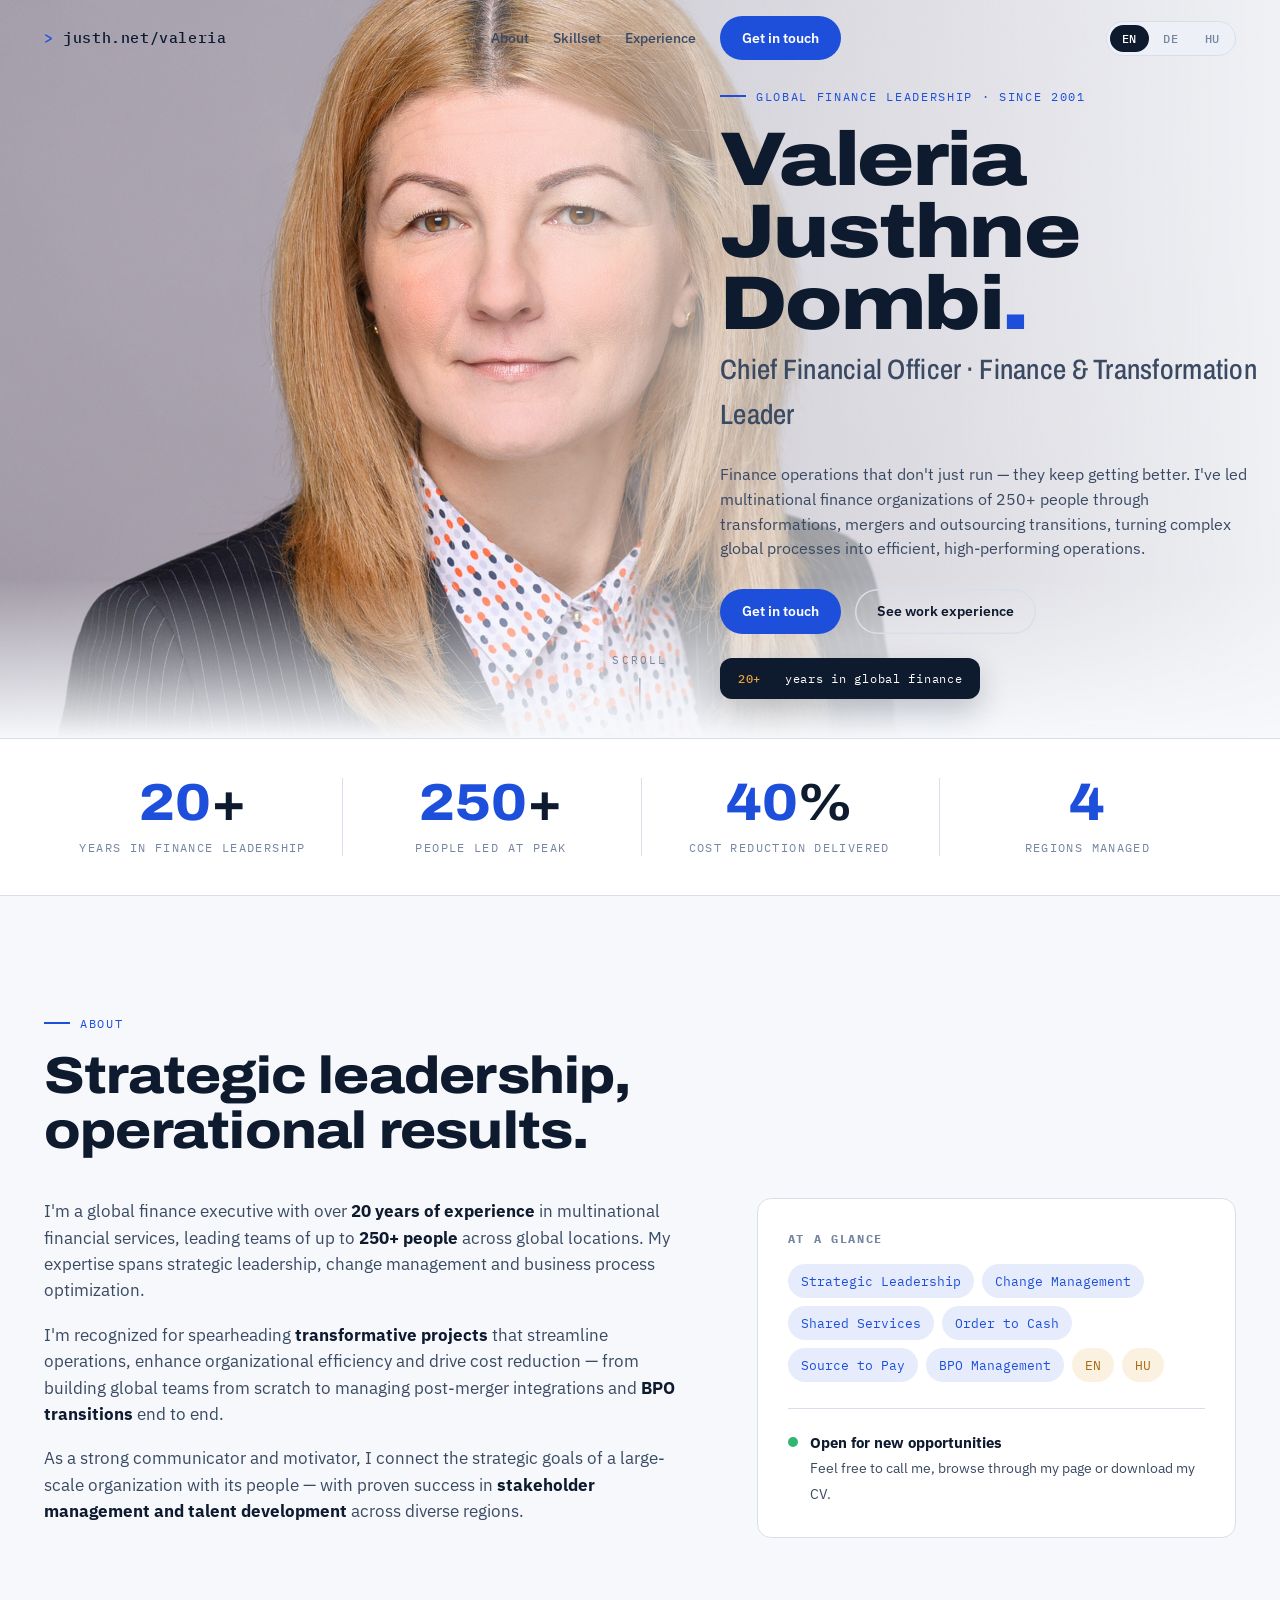
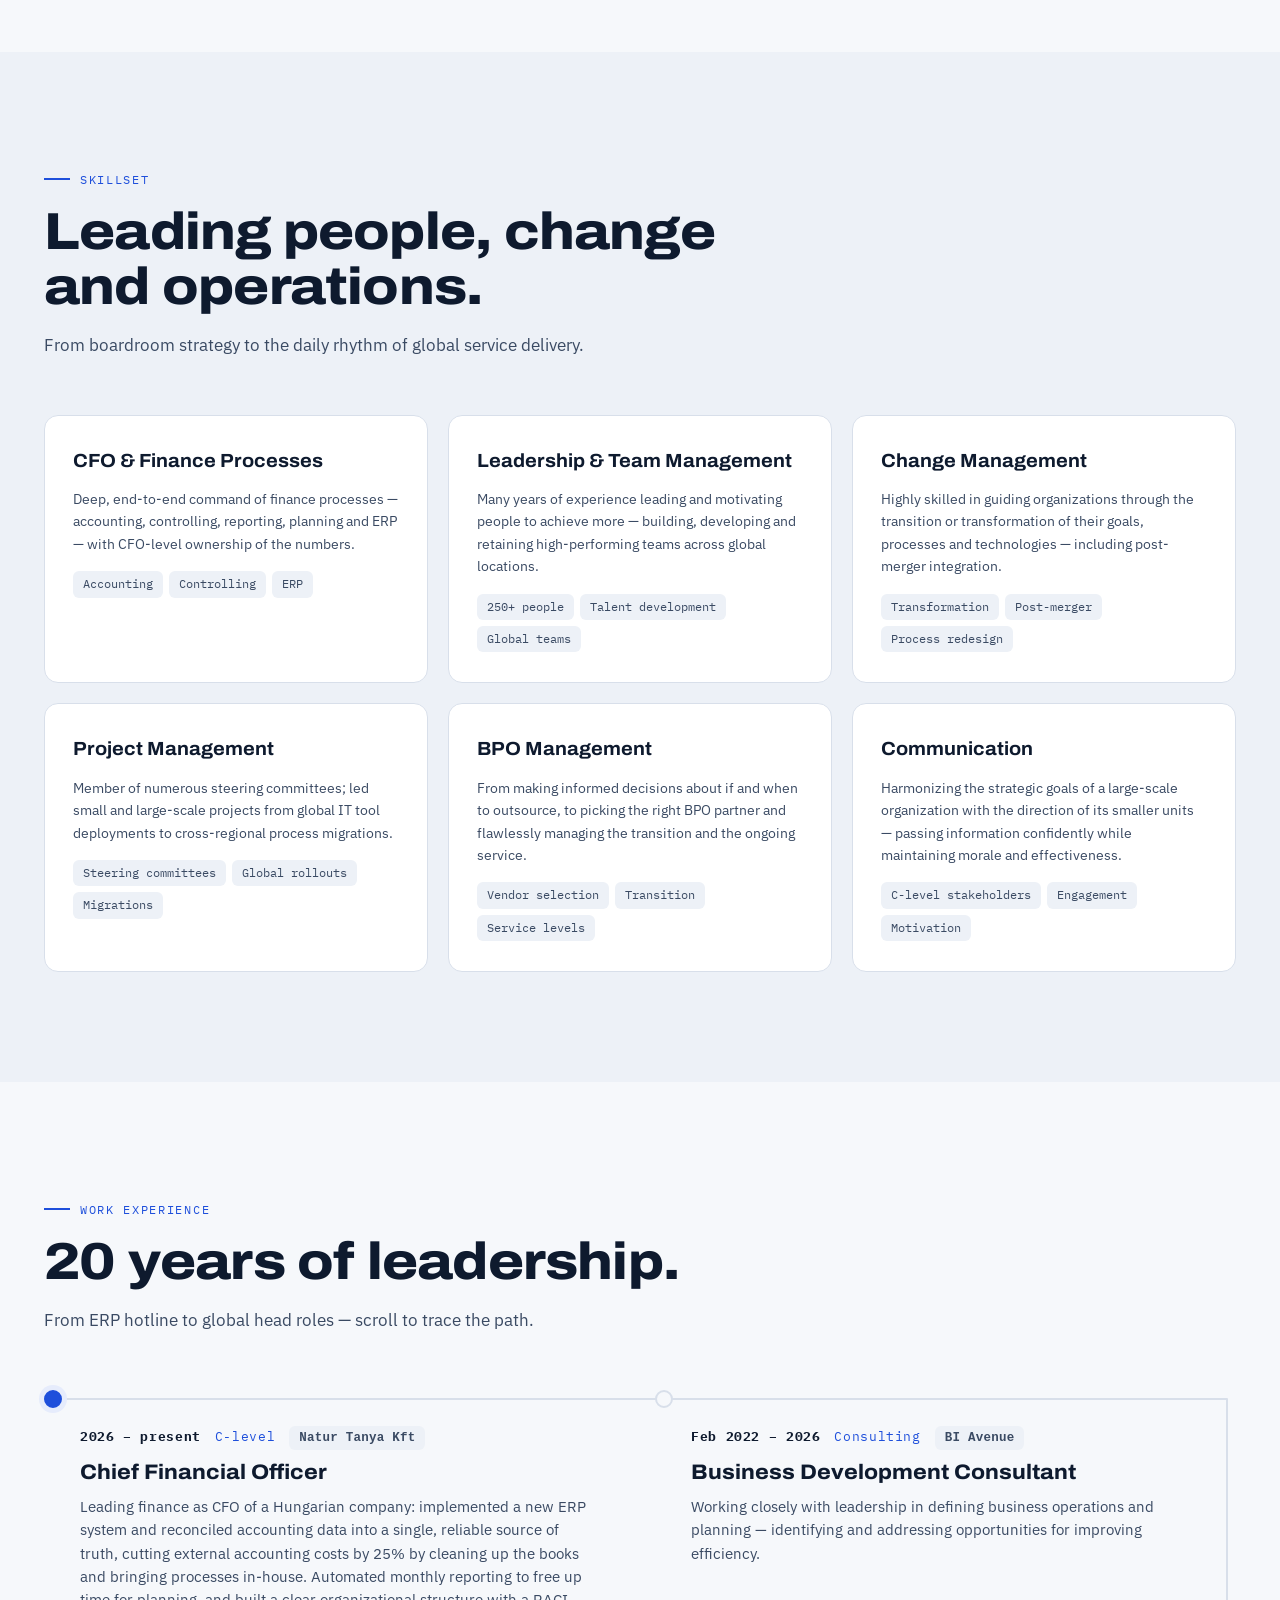
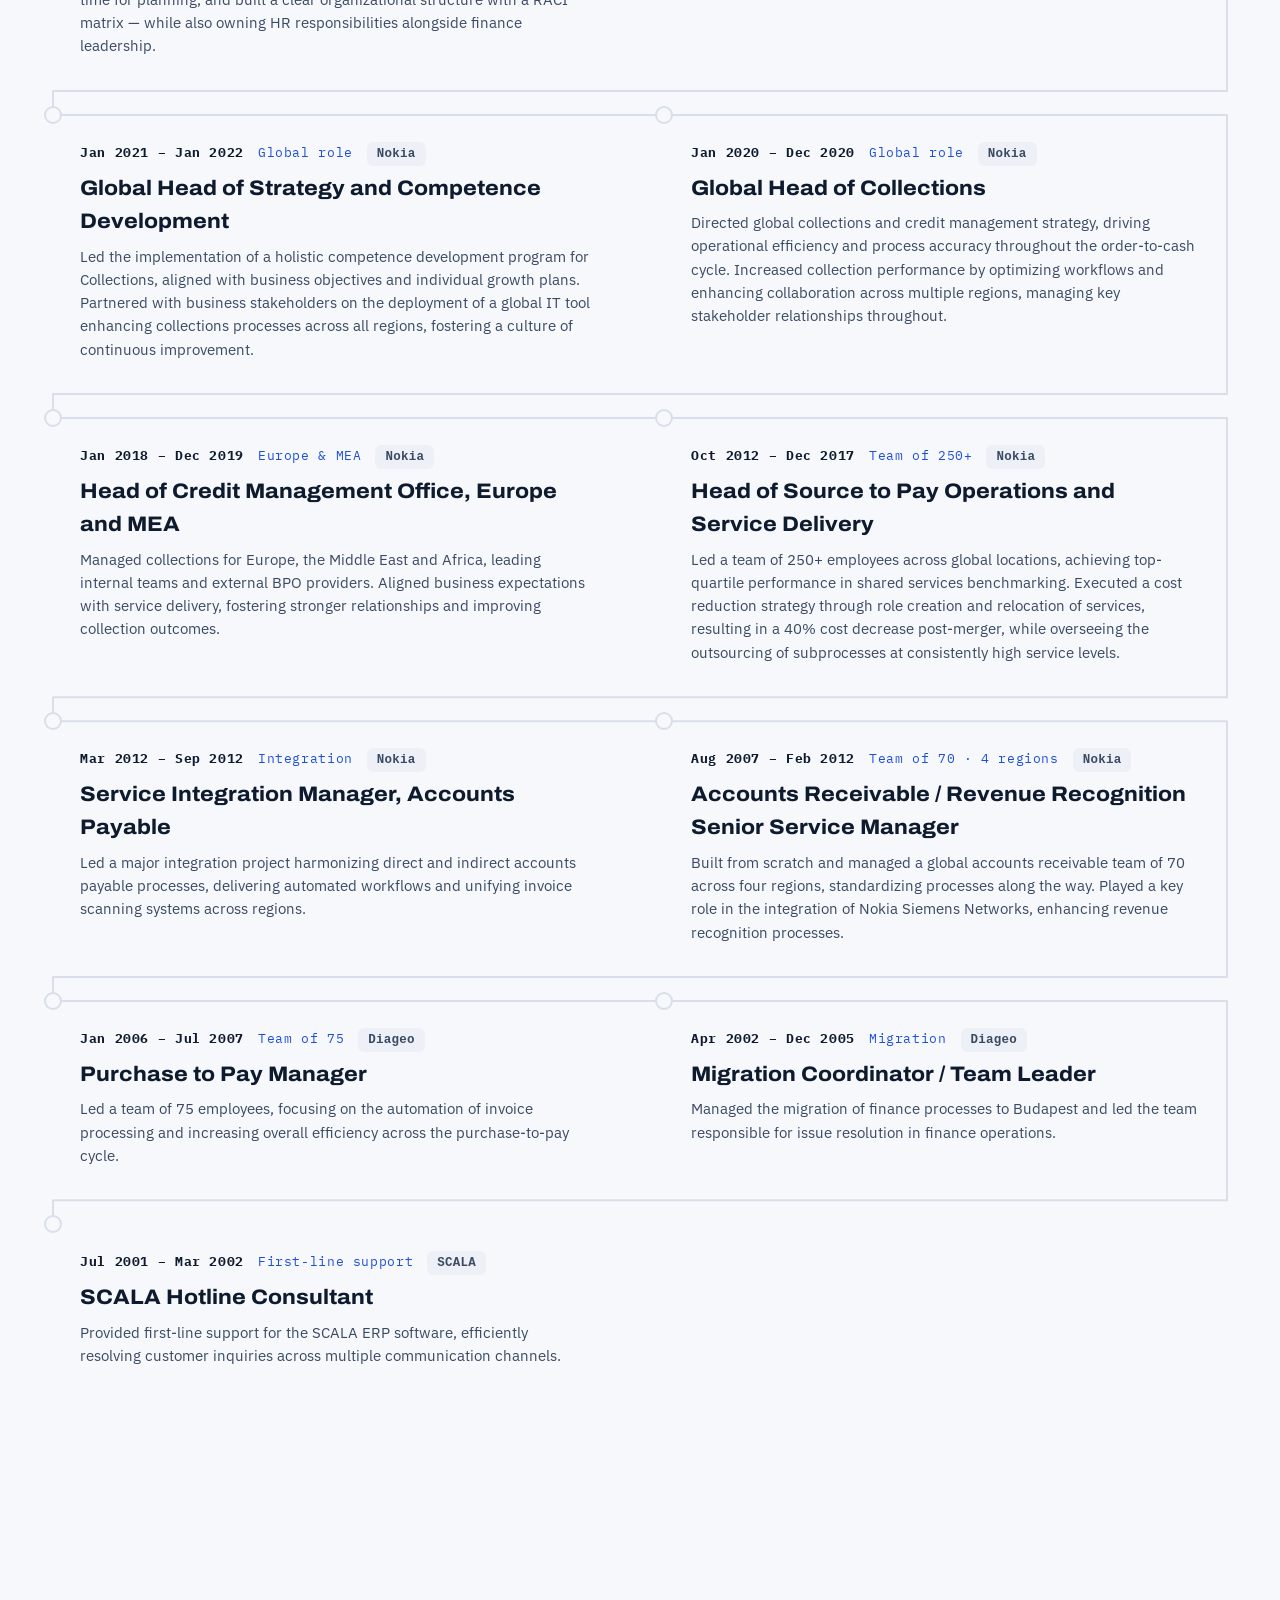
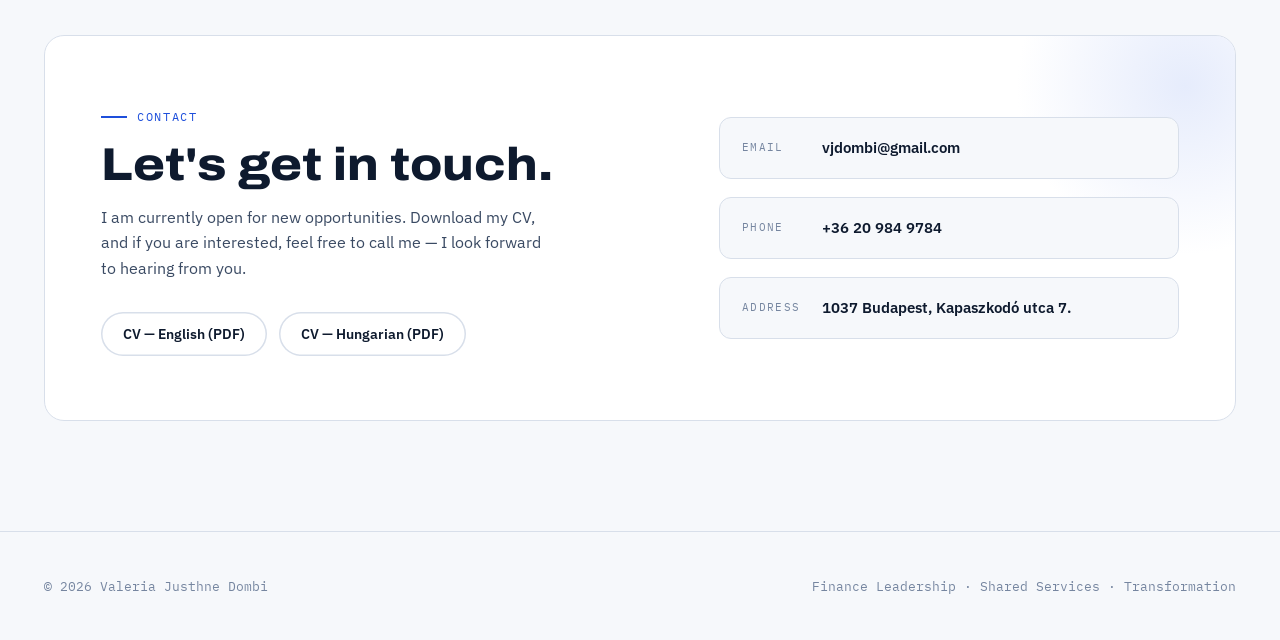
==== commit 799e74d8: "Add SCALA as employer for the Hotline Consultant entry Co-Authored-By: Claude Sonnet 5 <noreply@anth" ====
--- a/valeria/index.html
+++ b/valeria/index.html
@@ -211,7 +211,7 @@
         <h3>Migration Coordinator / Team Leader</h3><p data-i18n="e8">Managed the migration of finance processes to Budapest and led the team responsible for issue resolution in finance operations.</p>
       </div>
       <div class="tl-item"><div class="tl-node"></div>
-        <div class="tl-meta"><span data-i18n="d9">Jul 2001 – Mar 2002</span><span class="role" data-i18n="r.support">First-line support</span></div>
+        <div class="tl-meta"><span data-i18n="d9">Jul 2001 – Mar 2002</span><span class="role" data-i18n="r.support">First-line support</span><span class="company">SCALA</span></div>
         <h3>SCALA Hotline Consultant</h3><p data-i18n="e9">Provided first-line support for the SCALA ERP software, efficiently resolving customer inquiries across multiple communication channels.</p>
       </div>
 
